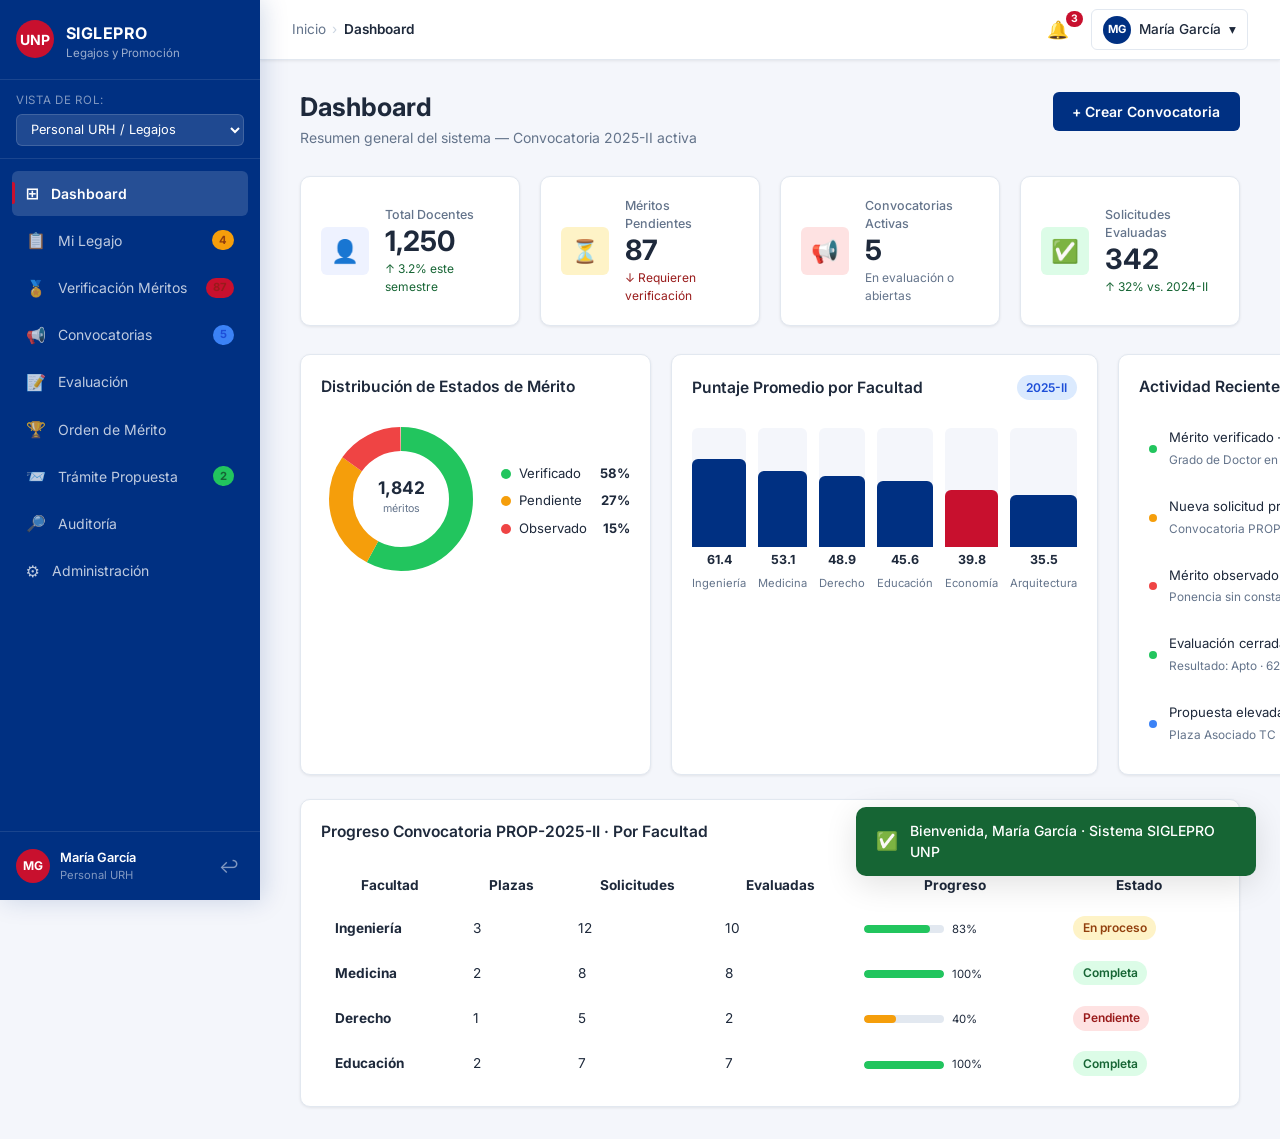
==== interfaces/index.html @ bedfb9c7 "Primer commit: Análisis y diseño de sistema SIGLEPRO UNP v2.0 con interfaces" ====
<!DOCTYPE html>
<html lang="es">
<head>
  <meta charset="UTF-8" />
  <meta name="viewport" content="width=device-width, initial-scale=1.0" />
  <title>SIGLEPRO · Sistema de Gestión de Legajos y Promoción Docente — UNP</title>
  <meta name="description" content="Sistema digital para gestionar el legajo y la promoción de docentes ordinarios de la Universidad Nacional de Piura." />
  <link rel="preconnect" href="https://fonts.googleapis.com" />
  <link href="https://fonts.googleapis.com/css2?family=Inter:wght@300;400;500;600;700&display=swap" rel="stylesheet" />
  <link rel="stylesheet" href="styles.css" />
</head>
<body>
  <!-- Toast Container -->
  <div id="toast-container" aria-live="polite"></div>

  <!-- Layout Wrapper -->
  <div class="layout" id="app-layout">

    <!-- SIDEBAR -->
    <aside class="sidebar" id="sidebar">
      <div class="sidebar-brand">
        <div class="brand-logo">
          <svg width="38" height="38" viewBox="0 0 38 38" fill="none">
            <circle cx="19" cy="19" r="19" fill="#C8102E"/>
            <text x="50%" y="55%" text-anchor="middle" dominant-baseline="middle" fill="white" font-size="14" font-weight="700" font-family="Inter">UNP</text>
          </svg>
        </div>
        <div class="brand-text">
          <span class="brand-title">SIGLEPRO</span>
          <span class="brand-sub">Legajos y Promoción</span>
        </div>
      </div>

      <!-- Role selector -->
      <div class="role-selector" id="role-selector">
        <label class="role-label">Vista de rol:</label>
        <select id="role-select" onchange="changeRole(this.value)">
          <option value="docente">Docente Ordinario</option>
          <option value="urh" selected>Personal URH / Legajos</option>
          <option value="comision">Comisión Evaluadora</option>
          <option value="decanato">Decanato / Consejo</option>
          <option value="admin">Administrador</option>
        </select>
      </div>

      <nav class="sidebar-nav" id="sidebar-nav">
        <ul>
          <li class="nav-item active" onclick="navigate('dashboard')" id="nav-dashboard">
            <span class="nav-icon">⊞</span>
            <span class="nav-text">Dashboard</span>
          </li>
          <li class="nav-item" onclick="navigate('legajo')" id="nav-legajo">
            <span class="nav-icon">📋</span>
            <span class="nav-text">Mi Legajo</span>
            <span class="nav-badge badge-yellow" id="badge-legajo">4</span>
          </li>
          <li class="nav-item" onclick="navigate('meritos')" id="nav-meritos">
            <span class="nav-icon">🏅</span>
            <span class="nav-text">Verificación Méritos</span>
            <span class="nav-badge badge-red" id="badge-meritos">87</span>
          </li>
          <li class="nav-item" onclick="navigate('convocatorias')" id="nav-convocatorias">
            <span class="nav-icon">📢</span>
            <span class="nav-text">Convocatorias</span>
            <span class="nav-badge badge-blue" id="badge-conv">5</span>
          </li>
          <li class="nav-item" onclick="navigate('evaluacion')" id="nav-evaluacion">
            <span class="nav-icon">📝</span>
            <span class="nav-text">Evaluación</span>
          </li>
          <li class="nav-item" onclick="navigate('orden')" id="nav-orden">
            <span class="nav-icon">🏆</span>
            <span class="nav-text">Orden de Mérito</span>
          </li>
          <li class="nav-item" onclick="navigate('propuesta')" id="nav-propuesta">
            <span class="nav-icon">📨</span>
            <span class="nav-text">Trámite Propuesta</span>
            <span class="nav-badge badge-green" id="badge-prop">2</span>
          </li>
          <li class="nav-item" onclick="navigate('auditoria')" id="nav-auditoria">
            <span class="nav-icon">🔎</span>
            <span class="nav-text">Auditoría</span>
          </li>
          <li class="nav-item" onclick="navigate('admin')" id="nav-admin">
            <span class="nav-icon">⚙</span>
            <span class="nav-text">Administración</span>
          </li>
        </ul>
      </nav>

      <div class="sidebar-footer">
        <div class="user-info">
          <div class="user-avatar">MG</div>
          <div class="user-details">
            <span class="user-name">María García</span>
            <span class="user-role" id="sidebar-role-label">Personal URH</span>
          </div>
        </div>
        <button class="btn-logout" onclick="showToast('Sesión cerrada correctamente', 'info')">↩</button>
      </div>
    </aside>

    <!-- MAIN CONTENT -->
    <div class="main-wrapper">
      <!-- TOP NAV -->
      <header class="topnav">
        <button class="sidebar-toggle" onclick="toggleSidebar()" aria-label="Toggle sidebar">☰</button>
        <div class="breadcrumb" id="breadcrumb">
          <span>Inicio</span>
          <span class="sep">›</span>
          <span class="current">Dashboard</span>
        </div>
        <div class="topnav-actions">
          <button class="btn-icon notif-btn" id="notif-btn" onclick="toggleNotifications()" aria-label="Notificaciones">
            🔔 <span class="notif-count" id="notif-count">3</span>
          </button>
          <div class="user-chip" onclick="showToast('Mi perfil (próximamente)', 'info')">
            <div class="user-avatar-sm">MG</div>
            <span>María García</span>
            <span>▾</span>
          </div>
        </div>

        <!-- Notification Dropdown -->
        <div class="notif-dropdown" id="notif-dropdown" style="display:none">
          <div class="notif-header">
            <strong>Notificaciones</strong>
            <button onclick="markAllRead()">Marcar leídas</button>
          </div>
          <div class="notif-list">
            <div class="notif-item unread">
              <span class="notif-icon" style="background:#FEF3C7">⚠️</span>
              <div>
                <p><strong>Mérito observado</strong> — Dr. Rodríguez</p>
                <small>Hace 10 min</small>
              </div>
            </div>
            <div class="notif-item unread">
              <span class="notif-icon" style="background:#DCFCE7">✅</span>
              <div>
                <p><strong>Solicitud presentada</strong> — Convocatoria 2025-II</p>
                <small>Hace 2 horas</small>
              </div>
            </div>
            <div class="notif-item unread">
              <span class="notif-icon" style="background:#DBEAFE">📢</span>
              <div>
                <p><strong>Nueva convocatoria abierta</strong> — PROP-2025-II</p>
                <small>Hace 1 día</small>
              </div>
            </div>
          </div>
        </div>
      </header>

      <!-- VIEWS -->
      <main class="content" id="main-content">

        <!-- ===== DASHBOARD ===== -->
        <section class="view active" id="view-dashboard">
          <div class="view-header">
            <div>
              <h1>Dashboard</h1>
              <p class="view-sub">Resumen general del sistema — Convocatoria 2025-II activa</p>
            </div>
            <button class="btn-primary" onclick="navigate('convocatorias'); showToast('Redirigiendo a convocatorias...','info')">+ Crear Convocatoria</button>
          </div>

          <!-- Stat Cards -->
          <div class="stat-grid">
            <div class="stat-card">
              <div class="stat-icon" style="background:#EEF2FF; color:#3730A3">👤</div>
              <div class="stat-info">
                <span class="stat-label">Total Docentes</span>
                <span class="stat-value">1,250</span>
                <span class="stat-change positive">↑ 3.2% este semestre</span>
              </div>
            </div>
            <div class="stat-card">
              <div class="stat-icon" style="background:#FEF3C7; color:#92400E">⏳</div>
              <div class="stat-info">
                <span class="stat-label">Méritos Pendientes</span>
                <span class="stat-value">87</span>
                <span class="stat-change negative">↓ Requieren verificación</span>
              </div>
            </div>
            <div class="stat-card">
              <div class="stat-icon" style="background:#FEE2E2; color:#991B1B">📢</div>
              <div class="stat-info">
                <span class="stat-label">Convocatorias Activas</span>
                <span class="stat-value">5</span>
                <span class="stat-change neutral">En evaluación o abiertas</span>
              </div>
            </div>
            <div class="stat-card">
              <div class="stat-icon" style="background:#DCFCE7; color:#166534">✅</div>
              <div class="stat-info">
                <span class="stat-label">Solicitudes Evaluadas</span>
                <span class="stat-value">342</span>
                <span class="stat-change positive">↑ 32% vs. 2024-II</span>
              </div>
            </div>
          </div>

          <!-- Charts Row -->
          <div class="charts-row">
            <div class="card chart-card">
              <div class="card-header">
                <h3>Distribución de Estados de Mérito</h3>
              </div>
              <div class="donut-wrap">
                <div class="donut-chart" id="donut-chart">
                  <svg viewBox="0 0 120 120" width="160" height="160">
                    <!-- Verificado 58% -->
                    <circle cx="60" cy="60" r="45" fill="none" stroke="#22C55E" stroke-width="18"
                      stroke-dasharray="163.4 119.5" stroke-dashoffset="0" transform="rotate(-90 60 60)"/>
                    <!-- Pendiente 27% -->
                    <circle cx="60" cy="60" r="45" fill="none" stroke="#F59E0B" stroke-width="18"
                      stroke-dasharray="76.1 206.8" stroke-dashoffset="-163.4" transform="rotate(-90 60 60)"/>
                    <!-- Observado 15% -->
                    <circle cx="60" cy="60" r="45" fill="none" stroke="#EF4444" stroke-width="18"
                      stroke-dasharray="42.4 240.5" stroke-dashoffset="-239.5" transform="rotate(-90 60 60)"/>
                    <text x="60" y="56" text-anchor="middle" font-size="13" font-weight="700" fill="#1E293B">1,842</text>
                    <text x="60" y="70" text-anchor="middle" font-size="8" fill="#64748B">méritos</text>
                  </svg>
                </div>
                <div class="donut-legend">
                  <div class="legend-item"><span class="dot" style="background:#22C55E"></span>Verificado<strong>58%</strong></div>
                  <div class="legend-item"><span class="dot" style="background:#F59E0B"></span>Pendiente<strong>27%</strong></div>
                  <div class="legend-item"><span class="dot" style="background:#EF4444"></span>Observado<strong>15%</strong></div>
                </div>
              </div>
            </div>

            <div class="card chart-card flex-2">
              <div class="card-header">
                <h3>Puntaje Promedio por Facultad</h3>
                <span class="badge badge-blue">2025-II</span>
              </div>
              <div class="bar-chart" id="bar-chart">
                <div class="bar-group">
                  <div class="bar-wrap"><div class="bar-fill" style="height:74%; background:#003082"></div></div>
                  <span class="bar-value">61.4</span>
                  <span class="bar-label">Ingeniería</span>
                </div>
                <div class="bar-group">
                  <div class="bar-wrap"><div class="bar-fill" style="height:64%; background:#003082"></div></div>
                  <span class="bar-value">53.1</span>
                  <span class="bar-label">Medicina</span>
                </div>
                <div class="bar-group">
                  <div class="bar-wrap"><div class="bar-fill" style="height:59%; background:#003082"></div></div>
                  <span class="bar-value">48.9</span>
                  <span class="bar-label">Derecho</span>
                </div>
                <div class="bar-group">
                  <div class="bar-wrap"><div class="bar-fill" style="height:55%; background:#003082"></div></div>
                  <span class="bar-value">45.6</span>
                  <span class="bar-label">Educación</span>
                </div>
                <div class="bar-group">
                  <div class="bar-wrap"><div class="bar-fill" style="height:48%; background:#C8102E"></div></div>
                  <span class="bar-value">39.8</span>
                  <span class="bar-label">Economía</span>
                </div>
                <div class="bar-group">
                  <div class="bar-wrap"><div class="bar-fill" style="height:43%; background:#003082"></div></div>
                  <span class="bar-value">35.5</span>
                  <span class="bar-label">Arquitectura</span>
                </div>
              </div>
            </div>

            <div class="card activity-card">
              <div class="card-header">
                <h3>Actividad Reciente</h3>
                <button class="btn-link" onclick="navigate('auditoria')">Ver todo →</button>
              </div>
              <ul class="activity-list">
                <li class="activity-item">
                  <span class="activity-dot verified"></span>
                  <div class="activity-body">
                    <p>Mérito verificado — <strong>Dr. Carlos Rodríguez</strong></p>
                    <small>Grado de Doctor en Ciencias, PUCP · Hace 15 min</small>
                  </div>
                  <span class="badge badge-green">Verificado</span>
                </li>
                <li class="activity-item">
                  <span class="activity-dot pending"></span>
                  <div class="activity-body">
                    <p>Nueva solicitud presentada — <strong>Mg. Laura Torres</strong></p>
                    <small>Convocatoria PROP-2025-II · Hace 1 hora</small>
                  </div>
                  <span class="badge badge-blue">Presentada</span>
                </li>
                <li class="activity-item">
                  <span class="activity-dot observed"></span>
                  <div class="activity-body">
                    <p>Mérito observado — <strong>Dr. José Quispe</strong></p>
                    <small>Ponencia sin constancia · Hace 2 horas</small>
                  </div>
                  <span class="badge badge-red">Observado</span>
                </li>
                <li class="activity-item">
                  <span class="activity-dot verified"></span>
                  <div class="activity-body">
                    <p>Evaluación cerrada — <strong>Mg. Ana Flores</strong></p>
                    <small>Resultado: Apto · 62.5 pts · Hace 3 horas</small>
                  </div>
                  <span class="badge badge-green">Apto</span>
                </li>
                <li class="activity-item">
                  <span class="activity-dot info"></span>
                  <div class="activity-body">
                    <p>Propuesta elevada a Facultad — <strong>Decanato Ingeniería</strong></p>
                    <small>Plaza Asociado TC · Hace 5 horas</small>
                  </div>
                  <span class="badge badge-purple">En Facultad</span>
                </li>
              </ul>
            </div>
          </div>

          <!-- Progress Overview -->
          <div class="card" style="margin-top:1.5rem">
            <div class="card-header">
              <h3>Progreso Convocatoria PROP-2025-II · Por Facultad</h3>
              <span class="badge badge-yellow">En Evaluación</span>
            </div>
            <div class="progress-table">
              <table>
                <thead>
                  <tr><th>Facultad</th><th>Plazas</th><th>Solicitudes</th><th>Evaluadas</th><th>Progreso</th><th>Estado</th></tr>
                </thead>
                <tbody>
                  <tr>
                    <td><strong>Ingeniería</strong></td><td>3</td><td>12</td><td>10</td>
                    <td><div class="prog-bar"><div class="prog-fill" style="width:83%; background:#22C55E"></div></div><small>83%</small></td>
                    <td><span class="badge badge-yellow">En proceso</span></td>
                  </tr>
                  <tr>
                    <td><strong>Medicina</strong></td><td>2</td><td>8</td><td>8</td>
                    <td><div class="prog-bar"><div class="prog-fill" style="width:100%; background:#22C55E"></div></div><small>100%</small></td>
                    <td><span class="badge badge-green">Completa</span></td>
                  </tr>
                  <tr>
                    <td><strong>Derecho</strong></td><td>1</td><td>5</td><td>2</td>
                    <td><div class="prog-bar"><div class="prog-fill" style="width:40%; background:#F59E0B"></div></div><small>40%</small></td>
                    <td><span class="badge badge-red">Pendiente</span></td>
                  </tr>
                  <tr>
                    <td><strong>Educación</strong></td><td>2</td><td>7</td><td>7</td>
                    <td><div class="prog-bar"><div class="prog-fill" style="width:100%; background:#22C55E"></div></div><small>100%</small></td>
                    <td><span class="badge badge-green">Completa</span></td>
                  </tr>
                </tbody>
              </table>
            </div>
          </div>
        </section>

        <!-- ===== MI LEGAJO ===== -->
        <section class="view" id="view-legajo">
          <div class="view-header">
            <div>
              <h1>Mi Legajo</h1>
              <p class="view-sub">Dr. Carlos Enrique Rodríguez Valdivia · Docente Asociado TC · Ingeniería Civil</p>
            </div>
            <button class="btn-primary" onclick="openModal('modal-nuevo-merito')">+ Agregar Mérito</button>
          </div>

          <!-- Legajo summary strip -->
          <div class="legajo-strip">
            <div class="legajo-info-item">
              <span class="li-label">Categoría actual</span>
              <span class="li-value">Asociado Tiempo Completo</span>
            </div>
            <div class="legajo-info-item">
              <span class="li-label">Facultad / Depto.</span>
              <span class="li-value">Ing. Civil / Estructuras</span>
            </div>
            <div class="legajo-info-item">
              <span class="li-label">Años en categoría</span>
              <span class="li-value">7 años (desde 2019)</span>
            </div>
            <div class="legajo-info-item">
              <span class="li-label">Puntaje actual</span>
              <span class="li-value puntaje">62.5 / 100 pts</span>
            </div>
            <div class="legajo-info-item">
              <span class="li-label">Ratificación</span>
              <span class="badge badge-green">Vigente 2025</span>
            </div>
          </div>

          <!-- Tabs -->
          <div class="tab-bar">
            <button class="tab active" onclick="switchTab('tab-meritos-list', this)">Méritos y Evidencias</button>
            <button class="tab" onclick="switchTab('tab-trayectoria', this)">Trayectoria Laboral</button>
            <button class="tab" onclick="switchTab('tab-solicitudes', this)">Mis Solicitudes</button>
          </div>

          <div class="tab-content" id="tab-meritos-list">
            <div class="filter-row">
              <input type="text" class="input-search" placeholder="🔍 Buscar mérito..." />
              <select class="select-filter">
                <option>Todos los estados</option>
                <option>Verificado</option>
                <option>Pendiente</option>
                <option>Observado</option>
              </select>
              <select class="select-filter">
                <option>Todos los tipos</option>
                <option>Grado académico</option>
                <option>Investigación</option>
                <option>Ponencia</option>
                <option>Docencia</option>
              </select>
            </div>

            <div class="merit-cards">
              <div class="merit-card verified">
                <div class="merit-card-top">
                  <div class="merit-type-icon">🎓</div>
                  <div class="merit-info">
                    <strong>Doctor en Ciencias de la Ingeniería</strong>
                    <span>Pontificia Universidad Católica del Perú · 2018</span>
                  </div>
                  <span class="badge badge-green">Verificado</span>
                </div>
                <div class="merit-card-bottom">
                  <span class="merit-pts">Requisito habilitante</span>
                  <div class="merit-actions">
                    <button class="btn-sm btn-outline" onclick="showToast('Documento descargado correctamente','success')">📄 Ver PDF</button>
                    <button class="btn-sm btn-outline" onclick="showToast('Historial de revisión','info')">🕐 Historial</button>
                  </div>
                </div>
                <div class="verified-by">✓ Verificado por Lic. Ramírez — 14/03/2025</div>
              </div>

              <div class="merit-card pending">
                <div class="merit-card-top">
                  <div class="merit-type-icon">📰</div>
                  <div class="merit-info">
                    <strong>Artículo en revista Scopus Q2 — Análisis sísmico</strong>
                    <span>Journal of Structural Engineering · 2024</span>
                  </div>
                  <span class="badge badge-yellow">Pendiente</span>
                </div>
                <div class="merit-card-bottom">
                  <span class="merit-pts">Valor: 15 pts (máx. 20)</span>
                  <div class="merit-actions">
                    <button class="btn-sm btn-outline">📄 Ver PDF</button>
                    <button class="btn-sm btn-outline">🕐 Historial</button>
                  </div>
                </div>
                <div class="pending-note">⏳ Pendiente de verificación por personal de legajos</div>
              </div>

              <div class="merit-card observed">
                <div class="merit-card-top">
                  <div class="merit-type-icon">🎤</div>
                  <div class="merit-info">
                    <strong>Ponencia en Congreso Internacional de Ingeniería Civil — Lima</strong>
                    <span>CONIC 2023 · 15–17 nov 2023</span>
                  </div>
                  <span class="badge badge-red">Observado</span>
                </div>
                <div class="merit-card-bottom">
                  <span class="merit-pts">Valor: 5 pts (máx. 10)</span>
                  <div class="merit-actions">
                    <button class="btn-sm btn-primary" onclick="openModal('modal-corregir')">✏ Corregir</button>
                    <button class="btn-sm btn-outline">📄 Ver PDF</button>
                  </div>
                </div>
                <div class="observed-note">⚠ Observación: La constancia no indica "ponente" — ingrese certificado de participación como ponente</div>
              </div>

              <div class="merit-card verified">
                <div class="merit-card-top">
                  <div class="merit-type-icon">🏫</div>
                  <div class="merit-info">
                    <strong>Docencia universitaria — Resistencia de Materiales</strong>
                    <span>UNP — Semestres 2020-I al 2025-I (10 semestres)</span>
                  </div>
                  <span class="badge badge-green">Verificado</span>
                </div>
                <div class="merit-card-bottom">
                  <span class="merit-pts">Valor: 10 pts (máx. 20)</span>
                  <div class="merit-actions">
                    <button class="btn-sm btn-outline">📄 Ver PDF</button>
                    <button class="btn-sm btn-outline">🕐 Historial</button>
                  </div>
                </div>
                <div class="verified-by">✓ Verificado por Lic. Castro — 20/08/2025</div>
              </div>
            </div>
          </div>

          <div class="tab-content hidden" id="tab-trayectoria">
            <div class="timeline-list">
              <div class="timeline-item">
                <div class="tl-dot active"></div>
                <div class="tl-body">
                  <strong>Docente Asociado TC — UNP, Depto. Estructuras</strong>
                  <span class="tl-date">2019 — presente</span>
                  <p>Contrato vigente. Constancia emitida por URH el 10/01/2025.</p>
                  <span class="badge badge-green">Activo</span>
                </div>
              </div>
              <div class="timeline-item">
                <div class="tl-dot"></div>
                <div class="tl-body">
                  <strong>Docente Auxiliar TC — UNP, Depto. Estructuras</strong>
                  <span class="tl-date">2015 — 2019</span>
                  <p>4 años como Auxiliar. Resolución de nombramiento N.º 432-2015.</p>
                  <span class="badge badge-green">Verificado</span>
                </div>
              </div>
              <div class="timeline-item">
                <div class="tl-dot"></div>
                <div class="tl-body">
                  <strong>Docente contratado — UDEP, Depto. Ingeniería</strong>
                  <span class="tl-date">2013 — 2015</span>
                  <p>Cargo simultáneo permitido. Constancia laboral adjunta.</p>
                  <span class="badge badge-green">Verificado</span>
                </div>
              </div>
            </div>
          </div>

          <div class="tab-content hidden" id="tab-solicitudes">
            <div class="solicitudes-list">
              <div class="solicitud-card active-sol">
                <div class="sol-header">
                  <div>
                    <strong>Solicitud PROP-2025-II-042</strong>
                    <span class="badge badge-blue" style="margin-left:.5rem">Presentada</span>
                  </div>
                  <small>Presentada el 12/09/2025</small>
                </div>
                <div class="sol-body">
                  <div class="sol-info-row">
                    <span><b>Convocatoria:</b> PROP-2025-II</span>
                    <span><b>Plaza:</b> Principal TC — Depto. Estructuras</span>
                    <span><b>Categoría destino:</b> Principal Tiempo Completo</span>
                  </div>
                  <div class="sol-info-row">
                    <span><b>Puntaje calculado:</b> 62.5 / 100</span>
                    <span><b>Requisitos:</b> <span class="badge badge-green">Cumplidos</span></span>
                  </div>
                </div>
                <div class="sol-footer">
                  <button class="btn-sm btn-outline" onclick="navigate('evaluacion')">Ver evaluación →</button>
                </div>
              </div>
            </div>
          </div>
        </section>

        <!-- ===== VERIFICACIÓN MÉRITOS ===== -->
        <section class="view" id="view-meritos">
          <div class="view-header">
            <div>
              <h1>Verificación de Méritos</h1>
              <p class="view-sub">Cola de méritos pendientes de revisión — Personal URH/Legajos</p>
            </div>
            <div class="header-actions">
              <span class="badge badge-red" style="font-size:.95rem; padding:.4rem .8rem">87 pendientes</span>
            </div>
          </div>

          <div class="filter-row">
            <input type="text" class="input-search" placeholder="🔍 Buscar docente o mérito..." />
            <select class="select-filter">
              <option>Todas las facultades</option>
              <option>Ingeniería</option>
              <option>Medicina</option>
              <option>Derecho</option>
              <option>Educación</option>
            </select>
            <select class="select-filter">
              <option>Todos los tipos</option>
              <option>Grado académico</option>
              <option>Investigación</option>
              <option>Ponencia</option>
            </select>
            <button class="btn-primary" style="margin-left:auto">Exportar lista</button>
          </div>

          <div class="card">
            <table class="data-table">
              <thead>
                <tr>
                  <th>Docente</th>
                  <th>Facultad</th>
                  <th>Tipo de Mérito</th>
                  <th>Descripción</th>
                  <th>Fecha subida</th>
                  <th>Estado</th>
                  <th>Acciones</th>
                </tr>
              </thead>
              <tbody>
                <tr>
                  <td><div class="docente-cell"><div class="avatar-sm">JQ</div><div><strong>Dr. José Quispe</strong><br><small>Asociado TC</small></div></div></td>
                  <td>Derecho</td>
                  <td>Ponencia</td>
                  <td>Ponencia en Congreso Nacional — Lima 2024</td>
                  <td>10/10/2026</td>
                  <td><span class="badge badge-yellow">Pendiente</span></td>
                  <td>
                    <button class="btn-sm btn-primary" onclick="openVerifModal()">Revisar</button>
                    <button class="btn-sm btn-outline" onclick="showToast('PDF abierto','info')">📄</button>
                  </td>
                </tr>
                <tr>
                  <td><div class="docente-cell"><div class="avatar-sm">LT</div><div><strong>Mg. Laura Torres</strong><br><small>Auxiliar TC</small></div></div></td>
                  <td>Medicina</td>
                  <td>Investigación</td>
                  <td>Artículo Q1 — Salud pública, vacunación 2023</td>
                  <td>09/10/2026</td>
                  <td><span class="badge badge-yellow">Pendiente</span></td>
                  <td>
                    <button class="btn-sm btn-primary" onclick="openVerifModal()">Revisar</button>
                    <button class="btn-sm btn-outline">📄</button>
                  </td>
                </tr>
                <tr>
                  <td><div class="docente-cell"><div class="avatar-sm">MR</div><div><strong>Dr. Marco Reyes</strong><br><small>Asociado TP</small></div></div></td>
                  <td>Educación</td>
                  <td>Grado académico</td>
                  <td>Doctor en Educación — UNMSM 2022</td>
                  <td>08/10/2026</td>
                  <td><span class="badge badge-red">Observado</span></td>
                  <td>
                    <button class="btn-sm btn-outline" onclick="showToast('Observación registrada: el grado debe estar legalizado','warning')">Ver obs.</button>
                    <button class="btn-sm btn-outline">📄</button>
                  </td>
                </tr>
                <tr>
                  <td><div class="docente-cell"><div class="avatar-sm">AF</div><div><strong>Mg. Ana Flores</strong><br><small>Auxiliar TC</small></div></div></td>
                  <td>Ingeniería</td>
                  <td>Investigación</td>
                  <td>Libro publicado — Métodos numéricos aplicados</td>
                  <td>07/10/2026</td>
                  <td><span class="badge badge-yellow">Pendiente</span></td>
                  <td>
                    <button class="btn-sm btn-primary" onclick="openVerifModal()">Revisar</button>
                    <button class="btn-sm btn-outline">📄</button>
                  </td>
                </tr>
              </tbody>
            </table>
          </div>
        </section>

        <!-- ===== CONVOCATORIAS ===== -->
        <section class="view" id="view-convocatorias">
          <div class="view-header">
            <div>
              <h1>Convocatorias de Promoción</h1>
              <p class="view-sub">Gestión de convocatorias, rúbricas y plazas</p>
            </div>
            <button class="btn-primary" onclick="openModal('modal-nueva-conv')">+ Nueva Convocatoria</button>
          </div>

          <div class="conv-grid">
            <div class="conv-card conv-active">
              <div class="conv-card-header">
                <div>
                  <strong class="conv-code">PROP-2025-II</strong>
                  <span class="badge badge-yellow" style="margin-left:.5rem">En Evaluación</span>
                </div>
                <div class="conv-dots">⋮</div>
              </div>
              <h4>Promoción Docente 2025 — Semestre II</h4>
              <div class="conv-meta">
                <span>📅 Recepción: 01/08/2025 — 15/09/2025</span>
                <span>🏅 Rúbrica: RUBR-2025-V2 <em>(aprobada)</em></span>
                <span>📍 Plazas: 8 | Solicitudes: 32</span>
              </div>
              <div class="conv-progress">
                <div class="prog-bar large"><div class="prog-fill" style="width:72%; background:#003082"></div></div>
                <small>23/32 solicitudes evaluadas (72%)</small>
              </div>
              <div class="conv-actions">
                <button class="btn-sm btn-outline" onclick="navigate('evaluacion'); showToast('Cargando evaluaciones...','info')">Ver expedientes</button>
                <button class="btn-sm btn-outline" onclick="navigate('orden')">Orden de mérito</button>
                <button class="btn-sm btn-danger" onclick="showToast('⚠ No se puede cerrar: existen 2 solicitudes observadas','warning')">Cerrar recepción</button>
              </div>
            </div>

            <div class="conv-card">
              <div class="conv-card-header">
                <div>
                  <strong class="conv-code">PROP-2025-I</strong>
                  <span class="badge badge-green" style="margin-left:.5rem">Cerrada</span>
                </div>
              </div>
              <h4>Promoción Docente 2025 — Semestre I</h4>
              <div class="conv-meta">
                <span>📅 Recepción: 01/02/2025 — 15/03/2025</span>
                <span>🏅 Rúbrica: RUBR-2025-V1</span>
                <span>📍 Plazas: 5 | Solicitudes: 18</span>
              </div>
              <div class="conv-actions">
                <button class="btn-sm btn-outline" onclick="showToast('Abriendo informe final...','info')">Ver informe final</button>
                <button class="btn-sm btn-outline">Descargar actas</button>
              </div>
            </div>

            <div class="conv-card conv-open">
              <div class="conv-card-header">
                <div>
                  <strong class="conv-code">PROP-2026-I</strong>
                  <span class="badge badge-blue" style="margin-left:.5rem">Abierta</span>
                </div>
              </div>
              <h4>Promoción Docente 2026 — Semestre I</h4>
              <div class="conv-meta">
                <span>📅 Recepción: 01/02/2026 — 15/03/2026</span>
                <span>🏅 Rúbrica: RUBR-2026-V1 <em>(borrador)</em></span>
                <span>📍 Plazas: 6 definidas</span>
              </div>
              <div class="conv-actions">
                <button class="btn-sm btn-primary">Editar convocatoria</button>
                <button class="btn-sm btn-outline">Gestionar plazas</button>
              </div>
            </div>
          </div>
        </section>

        <!-- ===== EVALUACIÓN ===== -->
        <section class="view" id="view-evaluacion">
          <div class="view-header">
            <div>
              <h1>Evaluación de Expediente</h1>
              <p class="view-sub">Mg. Ana Flores Mendoza · PROP-2025-II · Plaza: Asociado TC — Depto. Estructuras</p>
            </div>
            <div class="header-actions">
              <button class="btn-outline" onclick="navigate('orden')">← Volver a lista</button>
              <button class="btn-primary" onclick="cerrarEvaluacion()">✓ Cerrar Evaluación</button>
            </div>
          </div>

          <!-- Split screen -->
          <div class="eval-split">
            <!-- Left: Document viewer -->
            <div class="eval-doc-panel">
              <div class="eval-doc-header">
                <strong>Expediente — Documentos</strong>
                <div class="doc-tabs">
                  <button class="doc-tab active" onclick="switchDocTab(this, 'Ficha del docente')">Ficha</button>
                  <button class="doc-tab" onclick="switchDocTab(this, 'Doctor PUCP 2018')">Grado</button>
                  <button class="doc-tab" onclick="switchDocTab(this, 'Art. Scopus 2024')">Inv.</button>
                  <button class="doc-tab" onclick="switchDocTab(this, 'Constancia laboral')">Laboral</button>
                </div>
              </div>
              <div class="pdf-viewer">
                <div class="pdf-placeholder">
                  <span class="pdf-icon">📄</span>
                  <h4 id="pdf-title">Ficha del docente</h4>
                  <div class="pdf-content-sim">
                    <div class="pdf-field"><span>Nombre completo:</span><strong>Ana María Flores Mendoza</strong></div>
                    <div class="pdf-field"><span>DNI:</span><strong>45678901</strong></div>
                    <div class="pdf-field"><span>Categoría:</span><strong>Auxiliar TC</strong></div>
                    <div class="pdf-field"><span>Facultad:</span><strong>Ingeniería Civil</strong></div>
                    <div class="pdf-field"><span>Depto.:</span><strong>Estructuras</strong></div>
                    <div class="pdf-field"><span>Desde (categoría):</span><strong>2019-03-15</strong></div>
                    <div class="pdf-field"><span>Ratificación vigente:</span><strong>Sí — 2025</strong></div>
                    <div class="pdf-field"><span>SHA-256 doc:</span><small style="word-break:break-all">a3f8c1e9b2d7f4a0c5e8b1d6f9a2c4e7b0d3f6a9c1e4b7d0f3a6c9e2b5d8f1</small></div>
                  </div>
                </div>
              </div>
            </div>

            <!-- Right: Evaluation rubric -->
            <div class="eval-rubric-panel">
              <div class="rubric-header">
                <strong>Rúbrica RUBR-2025-V2 — Evaluación en curso</strong>
                <span class="badge badge-blue">Borrador (no guardado)</span>
              </div>

              <!-- Requirements check -->
              <div class="req-section">
                <h4>Requisitos (Art. 19 Reglamento UNP 2016)</h4>
                <div class="req-list">
                  <div class="req-item ok">
                    <span class="req-check">✓</span>
                    <span>Categoría inmediata superior (Asociado TC)</span>
                  </div>
                  <div class="req-item ok">
                    <span class="req-check">✓</span>
                    <span>Grado de Doctor <em>(Doctor en Ing. Civil — PUCP)</em></span>
                  </div>
                  <div class="req-item ok">
                    <span class="req-check">✓</span>
                    <span>Mínimo 7 años en categoría actual <em>(7 años, desde 2019)</em></span>
                  </div>
                  <div class="req-item ok">
                    <span class="req-check">✓</span>
                    <span>Investigación acreditada <em>(2 artículos verificados)</em></span>
                  </div>
                  <div class="req-item ok">
                    <span class="req-check">✓</span>
                    <span>Ratificación previa vigente <em>(2025)</em></span>
                  </div>
                </div>
              </div>

              <!-- Score breakdown -->
              <div class="score-section">
                <h4>Desglose de Puntaje</h4>
                <table class="rubric-table">
                  <thead>
                    <tr><th>Criterio</th><th>Pts.</th><th>Tope</th><th>Fuente</th></tr>
                  </thead>
                  <tbody>
                    <tr>
                      <td>Grado de Doctor</td>
                      <td class="pts-input"><input type="number" value="15" min="0" max="15" id="pts-grado" oninput="recalcPuntaje()" /></td>
                      <td>15</td>
                      <td>Art. 20.a</td>
                    </tr>
                    <tr>
                      <td>Investigación (artículos)</td>
                      <td class="pts-input"><input type="number" value="20" min="0" max="20" id="pts-inv" oninput="recalcPuntaje()" /></td>
                      <td>20</td>
                      <td>Art. 20.b</td>
                    </tr>
                    <tr>
                      <td>Docencia universitaria</td>
                      <td class="pts-input"><input type="number" value="10" min="0" max="20" id="pts-doc" oninput="recalcPuntaje()" /></td>
                      <td>20</td>
                      <td>Art. 20.c</td>
                    </tr>
                    <tr>
                      <td>Ponencias acreditadas</td>
                      <td class="pts-input"><input type="number" value="7" min="0" max="10" id="pts-pon" oninput="recalcPuntaje()" /></td>
                      <td>10</td>
                      <td>Art. 20.d</td>
                    </tr>
                    <tr>
                      <td>Gestión y extensión</td>
                      <td class="pts-input"><input type="number" value="5" min="0" max="10" id="pts-ext" oninput="recalcPuntaje()" /></td>
                      <td>10</td>
                      <td>Art. 20.e</td>
                    </tr>
                    <tr>
                      <td>Capacitación docente</td>
                      <td class="pts-input"><input type="number" value="5.5" min="0" max="15" id="pts-cap" step="0.5" oninput="recalcPuntaje()" /></td>
                      <td>15</td>
                      <td>Art. 20.f</td>
                    </tr>
                  </tbody>
                </table>

                <div class="score-total" id="score-total">
                  <span>Total calculado:</span>
                  <strong id="score-value">62.5</strong>
                  <span>/ 100 pts</span>
                  <span class="badge badge-green" id="score-badge">≥ 55 — APTO</span>
                </div>

                <!-- Plaza -->
                <div class="plaza-check">
                  <h4>Plaza vacante</h4>
                  <div class="req-item ok">
                    <span class="req-check">✓</span>
                    <span>Asociado TC — Depto. Estructuras — <strong>Disponible</strong> (1/1 libre)</span>
                  </div>
                </div>

                <!-- Resultado preview -->
                <div class="resultado-preview apto">
                  <span class="res-label">Resultado del sistema:</span>
                  <span class="res-value">APTO PARA PROPUESTA</span>
                  <small>Todos los requisitos cumplidos · Puntaje ≥ 55 · Plaza disponible</small>
                </div>

                <!-- Fundamento -->
                <div class="fundamento-section">
                  <label><strong>Fundamento de la comisión (obligatorio al cerrar):</strong></label>
                  <textarea id="fundamento" rows="4" placeholder="Indique el razonamiento de la comisión evaluadora para este resultado..."></textarea>
                </div>

                <div class="eval-footer-actions">
                  <button class="btn-outline" onclick="showToast('Vista previa guardada como borrador','info')">Guardar borrador</button>
                  <button class="btn-primary" onclick="cerrarEvaluacion()">🔒 Cerrar evaluación</button>
                </div>
              </div>
            </div>
          </div>
        </section>

        <!-- ===== ORDEN DE MÉRITO ===== -->
        <section class="view" id="view-orden">
          <div class="view-header">
            <div>
              <h1>Orden de Mérito</h1>
              <p class="view-sub">Convocatoria PROP-2025-II — Por plaza y facultad</p>
            </div>
            <div class="header-actions">
              <select class="select-filter">
                <option>PROP-2025-II</option>
                <option>PROP-2025-I</option>
              </select>
              <select class="select-filter">
                <option>Todas las plazas</option>
                <option>Asociado TC — Estructuras</option>
                <option>Principal TC — Medicina</option>
              </select>
              <button class="btn-outline" onclick="showToast('Exportando orden de mérito...','success')">📥 Exportar</button>
            </div>
          </div>

          <div class="card">
            <div class="orden-header">
              <h3>Plaza: Asociado TC — Depto. Estructuras · Ingeniería Civil</h3>
              <span class="badge badge-yellow">⚠ Preliminar — recepción no cerrada aún</span>
            </div>
            <table class="data-table ranking-table">
              <thead>
                <tr>
                  <th>Puesto</th>
                  <th>Docente</th>
                  <th>Categoría actual</th>
                  <th>Puntaje</th>
                  <th>Requisitos</th>
                  <th>Plaza</th>
                  <th>Resultado</th>
                  <th>Acciones</th>
                </tr>
              </thead>
              <tbody>
                <tr class="rank-1">
                  <td><div class="rank-badge rank-gold">🥇 1</div></td>
                  <td><div class="docente-cell"><div class="avatar-sm">AF</div><div><strong>Mg. Ana Flores Mendoza</strong><br><small>Auxiliar TC</small></div></div></td>
                  <td>Auxiliar TC</td>
                  <td><strong class="pts-display">62.5</strong></td>
                  <td><span class="badge badge-green">Cumplidos</span></td>
                  <td><span class="badge badge-green">Disponible</span></td>
                  <td><span class="badge badge-green">APTO</span></td>
                  <td><button class="btn-sm btn-primary" onclick="navigate('propuesta'); showToast('Preparando propuesta...','info')">Proponer</button></td>
                </tr>
                <tr>
                  <td><div class="rank-badge rank-silver">🥈 2</div></td>
                  <td><div class="docente-cell"><div class="avatar-sm">CR</div><div><strong>Dr. Carlos Rodríguez</strong><br><small>Auxiliar TC</small></div></div></td>
                  <td>Auxiliar TC</td>
                  <td><strong class="pts-display">58.0</strong></td>
                  <td><span class="badge badge-green">Cumplidos</span></td>
                  <td><span class="badge badge-red">Sin vacante</span></td>
                  <td><span class="badge badge-yellow">SIN VACANTE</span></td>
                  <td><button class="btn-sm btn-outline" onclick="navigate('evaluacion')">Ver eval.</button></td>
                </tr>
                <tr>
                  <td><div class="rank-badge rank-bronze">🥉 3</div></td>
                  <td><div class="docente-cell"><div class="avatar-sm">MT</div><div><strong>Mg. Mario Tello</strong><br><small>Auxiliar TP</small></div></div></td>
                  <td>Auxiliar TP</td>
                  <td><strong class="pts-display">51.3</strong></td>
                  <td><span class="badge badge-red">No cumple</span></td>
                  <td>—</td>
                  <td><span class="badge badge-red">NO APTO</span></td>
                  <td><button class="btn-sm btn-outline" onclick="navigate('evaluacion')">Ver eval.</button></td>
                </tr>
              </tbody>
            </table>
          </div>

          <div class="card" style="margin-top:1.5rem">
            <div class="orden-header">
              <h3>Plaza: Principal TC — Depto. Medicina Interna</h3>
              <span class="badge badge-green">Completa — lista para propuesta</span>
            </div>
            <table class="data-table ranking-table">
              <thead>
                <tr><th>Puesto</th><th>Docente</th><th>Puntaje</th><th>Resultado</th><th>Acciones</th></tr>
              </thead>
              <tbody>
                <tr class="rank-1">
                  <td><div class="rank-badge rank-gold">🥇 1</div></td>
                  <td><div class="docente-cell"><div class="avatar-sm">LT</div><div><strong>Dr. Luis Torres Peralta</strong><br><small>Asociado TC</small></div></div></td>
                  <td><strong class="pts-display">78.5</strong></td>
                  <td><span class="badge badge-green">APTO</span></td>
                  <td><span class="badge badge-blue">Propuesta preparada</span></td>
                </tr>
              </tbody>
            </table>
          </div>
        </section>

        <!-- ===== TRÁMITE PROPUESTA ===== -->
        <section class="view" id="view-propuesta">
          <div class="view-header">
            <div>
              <h1>Trámite de Propuesta</h1>
              <p class="view-sub">Seguimiento del proceso por instancias universitarias</p>
            </div>
            <button class="btn-primary" onclick="openModal('modal-preparar-prop')">+ Preparar propuesta</button>
          </div>

          <!-- Propuesta card -->
          <div class="card propuesta-card">
            <div class="prop-top">
              <div>
                <h3>Propuesta PROP-2025-II-001</h3>
                <p>Mg. Ana Flores Mendoza → Plaza: Asociado TC, Depto. Estructuras</p>
                <p><small>Convocatoria PROP-2025-II · Puntaje: 62.5 pts · Puesto 1</small></p>
              </div>
              <span class="badge badge-purple" style="font-size:.95rem; padding:.4rem .9rem">En Facultad</span>
            </div>

            <!-- Progress timeline -->
            <div class="prop-timeline">
              <div class="prop-step done">
                <div class="prop-step-icon">✓</div>
                <div class="prop-step-body">
                  <strong>1. Decanato</strong>
                  <p>Propuesta preparada · Informe N.º 042-2025-DECANI</p>
                  <small>📅 12/10/2025 · Decano: Dr. Pedro Alva</small>
                </div>
              </div>
              <div class="prop-connector done-line"></div>
              <div class="prop-step active">
                <div class="prop-step-icon">→</div>
                <div class="prop-step-body">
                  <strong>2. Consejo de Facultad</strong>
                  <p>Recibida para revisión · Acuerdo pendiente</p>
                  <small>📅 Recibida 14/10/2026 · En sesión ordinaria</small>
                  <button class="btn-sm btn-primary" style="margin-top:.5rem" onclick="elevarPropuesta()">Elevar a Consejo Universitario →</button>
                </div>
              </div>
              <div class="prop-connector"></div>
              <div class="prop-step pending-step">
                <div class="prop-step-icon">○</div>
                <div class="prop-step-body">
                  <strong>3. Consejo Universitario</strong>
                  <p>Esperando elevación del Consejo de Facultad</p>
                  <small>Pendiente</small>
                </div>
              </div>
              <div class="prop-connector"></div>
              <div class="prop-step pending-step">
                <div class="prop-step-icon">○</div>
                <div class="prop-step-body">
                  <strong>4. Decisión Final</strong>
                  <p>Aprobado / Denegado por Consejo Universitario</p>
                  <small>Pendiente — decisión terminal</small>
                </div>
              </div>
            </div>

            <div class="prop-footer">
              <small>⚠ La aprobación de esta propuesta no cambia automáticamente la categoría del docente. Requiere resolución institucional oficial.</small>
            </div>
          </div>

          <!-- Segunda propuesta -->
          <div class="card propuesta-card" style="margin-top:1.5rem">
            <div class="prop-top">
              <div>
                <h3>Propuesta PROP-2025-I-003</h3>
                <p>Dr. Luis Torres Peralta → Plaza: Principal TC, Depto. Medicina Interna</p>
                <p><small>Convocatoria PROP-2025-I · Puntaje: 78.5 pts · Puesto 1</small></p>
              </div>
              <span class="badge badge-green" style="font-size:.95rem; padding:.4rem .9rem">✓ Aprobada</span>
            </div>

            <div class="prop-timeline">
              <div class="prop-step done"><div class="prop-step-icon">✓</div><div class="prop-step-body"><strong>1. Decanato</strong><small>📅 10/05/2025</small></div></div>
              <div class="prop-connector done-line"></div>
              <div class="prop-step done"><div class="prop-step-icon">✓</div><div class="prop-step-body"><strong>2. Consejo de Facultad</strong><small>📅 20/05/2025</small></div></div>
              <div class="prop-connector done-line"></div>
              <div class="prop-step done"><div class="prop-step-icon">✓</div><div class="prop-step-body"><strong>3. Consejo Universitario</strong><small>📅 05/06/2025</small></div></div>
              <div class="prop-connector done-line"></div>
              <div class="prop-step done"><div class="prop-step-icon">✓</div><div class="prop-step-body"><strong>4. Decisión Final</strong><p>APROBADA · Resolución N.º 255-CU-2025</p><small>📅 10/06/2025</small></div></div>
            </div>
            <div class="prop-footer ok"><small>✓ Propuesta aprobada. Resolución N.º 255-CU-2025 emitida el 10/06/2025.</small></div>
          </div>
        </section>

        <!-- ===== AUDITORÍA ===== -->
        <section class="view" id="view-auditoria">
          <div class="view-header">
            <div>
              <h1>Historial y Auditoría</h1>
              <p class="view-sub">Registro inmutable de todas las operaciones del sistema</p>
            </div>
            <button class="btn-outline" onclick="showToast('Exportando log de auditoría...','success')">📥 Exportar CSV</button>
          </div>

          <div class="filter-row">
            <input type="text" class="input-search" placeholder="🔍 Buscar por docente, acción o usuario..." />
            <select class="select-filter"><option>Todas las acciones</option><option>Verificar mérito</option><option>Observar mérito</option><option>Cerrar evaluación</option><option>Elevar propuesta</option></select>
            <input type="date" class="input-search" style="max-width:160px" value="2026-10-14" />
            <input type="date" class="input-search" style="max-width:160px" value="2026-10-15" />
          </div>

          <div class="card">
            <table class="data-table">
              <thead>
                <tr><th>#</th><th>Fecha / Hora</th><th>Usuario</th><th>Rol</th><th>Acción</th><th>Entidad</th><th>Antes → Después</th></tr>
              </thead>
              <tbody>
                <tr><td><small>#1042</small></td><td><small>15/10/2026 00:08:33</small></td><td>mgarcia</td><td>URH</td><td><span class="badge badge-green">verificar_merito</span></td><td>Mérito #338 — Dr. Rodríguez</td><td><span class="state-change">pendiente → verificado</span></td></tr>
                <tr><td><small>#1041</small></td><td><small>15/10/2026 00:05:12</small></td><td>jperez</td><td>Comisión</td><td><span class="badge badge-blue">cerrar_evaluacion</span></td><td>Solicitud #042 — Mg. Flores</td><td><span class="state-change">presentada → evaluada</span></td></tr>
                <tr><td><small>#1040</small></td><td><small>14/10/2026 23:52:01</small></td><td>aflores</td><td>Docente</td><td><span class="badge badge-yellow">subir_documento</span></td><td>Mérito #337 — ponencia CONIC</td><td><span class="state-change">— → pendiente</span></td></tr>
                <tr><td><small>#1039</small></td><td><small>14/10/2026 23:40:18</small></td><td>mgarcia</td><td>URH</td><td><span class="badge badge-red">observar_merito</span></td><td>Mérito #335 — Dr. Quispe</td><td><span class="state-change">pendiente → observado</span></td></tr>
                <tr><td><small>#1038</small></td><td><small>14/10/2026 22:15:44</small></td><td>palva</td><td>Decanato</td><td><span class="badge badge-purple">preparar_propuesta</span></td><td>Propuesta #001 — Mg. Flores</td><td><span class="state-change">— → en_decanato</span></td></tr>
              </tbody>
            </table>
          </div>
        </section>

        <!-- ===== ADMINISTRACIÓN ===== -->
        <section class="view" id="view-admin">
          <div class="view-header">
            <div>
              <h1>Administración del Sistema</h1>
              <p class="view-sub">Gestión de usuarios, roles y unidades autorizadas</p>
            </div>
            <button class="btn-primary" onclick="openModal('modal-nuevo-usuario')">+ Nuevo Usuario</button>
          </div>

          <div class="admin-grid">
            <div class="card">
              <div class="card-header"><h3>Usuarios del sistema</h3><span class="badge badge-blue">48 activos</span></div>
              <table class="data-table">
                <thead>
                  <tr><th>Usuario</th><th>Nombre</th><th>Rol</th><th>Unidad</th><th>Vigente hasta</th><th>Estado</th><th></th></tr>
                </thead>
                <tbody>
                  <tr>
                    <td><code>mgarcia</code></td>
                    <td>María García López</td>
                    <td><span class="badge badge-blue">URH/Legajos</span></td>
                    <td>Oficina URH Central</td>
                    <td>31/12/2026</td>
                    <td><span class="badge badge-green">Activo</span></td>
                    <td><button class="btn-sm btn-outline" onclick="showToast('Editando usuario mgarcia','info')">✏</button></td>
                  </tr>
                  <tr>
                    <td><code>jperez</code></td>
                    <td>Juan Pérez Silva</td>
                    <td><span class="badge badge-purple">Comisión</span></td>
                    <td>Fac. Ingeniería</td>
                    <td>30/11/2025</td>
                    <td><span class="badge badge-green">Activo</span></td>
                    <td><button class="btn-sm btn-outline">✏</button></td>
                  </tr>
                  <tr>
                    <td><code>palva</code></td>
                    <td>Pedro Alva Ruiz</td>
                    <td><span class="badge badge-yellow">Decanato</span></td>
                    <td>Fac. Ingeniería Civil</td>
                    <td>31/07/2026</td>
                    <td><span class="badge badge-green">Activo</span></td>
                    <td><button class="btn-sm btn-outline">✏</button></td>
                  </tr>
                  <tr>
                    <td><code>aflores</code></td>
                    <td>Ana Flores Mendoza</td>
                    <td><span class="badge badge-green">Docente</span></td>
                    <td>Depto. Estructuras</td>
                    <td>31/12/2030</td>
                    <td><span class="badge badge-green">Activo</span></td>
                    <td><button class="btn-sm btn-outline">✏</button></td>
                  </tr>
                </tbody>
              </table>
            </div>
          </div>
        </section>

      </main>
    </div>
  </div>

  <!-- ===== MODALS ===== -->
  <div class="modal-overlay" id="modal-overlay" onclick="closeAllModals()"></div>

  <!-- Modal: Nuevo Mérito -->
  <div class="modal" id="modal-nuevo-merito">
    <div class="modal-header">
      <h3>Agregar Nuevo Mérito</h3>
      <button class="modal-close" onclick="closeAllModals()">✕</button>
    </div>
    <div class="modal-body">
      <div class="form-group">
        <label>Tipo de mérito</label>
        <select class="input-search">
          <option>Grado académico</option>
          <option>Investigación / Publicación</option>
          <option>Ponencia</option>
          <option>Docencia universitaria</option>
          <option>Extensión / Gestión</option>
          <option>Capacitación</option>
        </select>
      </div>
      <div class="form-group">
        <label>Título / Descripción</label>
        <input type="text" class="input-search" placeholder="Ej: Doctor en Ingeniería Civil — PUCP" style="width:100%" />
      </div>
      <div class="form-row">
        <div class="form-group">
          <label>Institución</label>
          <input type="text" class="input-search" placeholder="Ej: Universidad Nacional Mayor de San Marcos" />
        </div>
        <div class="form-group">
          <label>Fecha</label>
          <input type="date" class="input-search" />
        </div>
      </div>
      <div class="form-group">
        <label>Documento de sustento (PDF, máx. 10 MB)</label>
        <div class="file-drop" onclick="showToast('Selecciona un archivo PDF','info')">
          <span>📄 Arrastra tu PDF aquí o haz clic para seleccionar</span>
          <small>Formatos aceptados: PDF · Tamaño máximo: 10 MB</small>
        </div>
      </div>
    </div>
    <div class="modal-footer">
      <button class="btn-outline" onclick="closeAllModals()">Cancelar</button>
      <button class="btn-primary" onclick="closeAllModals(); showToast('Mérito registrado correctamente. Estado: Pendiente de verificación','success')">Guardar mérito</button>
    </div>
  </div>

  <!-- Modal: Verificar mérito -->
  <div class="modal" id="modal-verificar">
    <div class="modal-header">
      <h3>Revisar Mérito</h3>
      <button class="modal-close" onclick="closeAllModals()">✕</button>
    </div>
    <div class="modal-body">
      <div class="verif-info">
        <p><strong>Docente:</strong> Dr. José Quispe Ramírez</p>
        <p><strong>Tipo:</strong> Ponencia</p>
        <p><strong>Descripción:</strong> Ponencia en Congreso Nacional de Derecho — Lima 2024</p>
        <p><strong>SHA-256:</strong> <small>b4d7f1a3c6e9b2d5f8a1c4e7b0d3f6a9c2e5b8d1f4a7c0e3b6d9f2a5c8e1b4d7</small></p>
      </div>
      <div class="pdf-mini-viewer">📄 Vista del documento (simulado) — haz zoom en el PDF para verificar que la constancia indique "ponente"</div>
      <div class="form-group" style="margin-top:1rem">
        <label><strong>Decisión de revisión:</strong></label>
        <div class="radio-group">
          <label><input type="radio" name="decision" value="verificar" checked /> ✓ Verificar — el documento es válido e íntegro</label>
          <label><input type="radio" name="decision" value="observar" /> ⚠ Observar — hay un problema con el documento</label>
        </div>
      </div>
      <div class="form-group" id="obs-text-group" style="display:none">
        <label>Observación (obligatoria):</label>
        <textarea rows="3" placeholder="Describe el problema encontrado..." class="input-search" style="width:100%"></textarea>
      </div>
    </div>
    <div class="modal-footer">
      <button class="btn-outline" onclick="closeAllModals()">Cancelar</button>
      <button class="btn-primary" onclick="closeAllModals(); showToast('Mérito verificado correctamente','success')">Confirmar revisión</button>
    </div>
  </div>

  <!-- Modal: Corregir mérito observado -->
  <div class="modal" id="modal-corregir">
    <div class="modal-header">
      <h3>Corregir Mérito Observado</h3>
      <button class="modal-close" onclick="closeAllModals()">✕</button>
    </div>
    <div class="modal-body">
      <div class="obs-alert">
        <strong>⚠ Observación recibida:</strong>
        <p>La constancia no indica "ponente". Ingrese el certificado de participación como ponente del congreso.</p>
      </div>
      <div class="form-group" style="margin-top:1rem">
        <label>Nuevo documento de sustento (reemplaza al anterior sin eliminarlo):</label>
        <div class="file-drop" onclick="showToast('Selecciona tu nuevo PDF','info')">
          <span>📄 Arrastra tu nuevo PDF aquí</span>
          <small>El documento anterior quedará en el historial</small>
        </div>
      </div>
      <div class="form-group">
        <label>Nota de corrección (opcional):</label>
        <textarea rows="2" class="input-search" style="width:100%" placeholder="Adjunto certificado oficial de participación como ponente..."></textarea>
      </div>
    </div>
    <div class="modal-footer">
      <button class="btn-outline" onclick="closeAllModals()">Cancelar</button>
      <button class="btn-primary" onclick="closeAllModals(); showToast('Corrección enviada. El mérito vuelve a estado Pendiente','success')">Enviar corrección</button>
    </div>
  </div>

  <!-- Modal: Nueva convocatoria -->
  <div class="modal modal-wide" id="modal-nueva-conv">
    <div class="modal-header">
      <h3>Nueva Convocatoria de Promoción</h3>
      <button class="modal-close" onclick="closeAllModals()">✕</button>
    </div>
    <div class="modal-body">
      <div class="form-row">
        <div class="form-group">
          <label>Código</label>
          <input type="text" class="input-search" placeholder="Ej: PROP-2026-I" />
        </div>
        <div class="form-group">
          <label>Nombre</label>
          <input type="text" class="input-search" placeholder="Promoción Docente 2026 — Sem. I" />
        </div>
      </div>
      <div class="form-row">
        <div class="form-group">
          <label>Inicio de recepción</label>
          <input type="date" class="input-search" />
        </div>
        <div class="form-group">
          <label>Fin de recepción</label>
          <input type="date" class="input-search" />
        </div>
      </div>
      <div class="form-group">
        <label>Rúbrica aprobada</label>
        <select class="input-search">
          <option>RUBR-2026-V1 (borrador)</option>
          <option>RUBR-2025-V2 (aprobada)</option>
        </select>
      </div>
      <div class="form-group">
        <label>Resolución de referencia</label>
        <input type="text" class="input-search" placeholder="Ej: Res. 255-CU-2026" />
      </div>
    </div>
    <div class="modal-footer">
      <button class="btn-outline" onclick="closeAllModals()">Cancelar</button>
      <button class="btn-primary" onclick="closeAllModals(); showToast('Convocatoria creada en estado Abierta','success')">Crear convocatoria</button>
    </div>
  </div>

  <!-- Modal: Nuevo usuario -->
  <div class="modal" id="modal-nuevo-usuario">
    <div class="modal-header">
      <h3>Nuevo Usuario</h3>
      <button class="modal-close" onclick="closeAllModals()">✕</button>
    </div>
    <div class="modal-body">
      <div class="form-group"><label>Nombre de usuario (institucional)</label><input type="text" class="input-search" placeholder="Ej: jperez" style="width:100%" /></div>
      <div class="form-group"><label>Nombre completo</label><input type="text" class="input-search" placeholder="Juan Pérez Silva" style="width:100%" /></div>
      <div class="form-group"><label>Correo institucional</label><input type="email" class="input-search" placeholder="jperez@unp.edu.pe" style="width:100%" /></div>
      <div class="form-row">
        <div class="form-group"><label>Rol</label>
          <select class="input-search"><option>Docente</option><option>URH/Legajos</option><option>Comisión</option><option>Decanato</option><option>Consejo Facultad</option><option>Consejo Universitario</option></select>
        </div>
        <div class="form-group"><label>Unidad / Facultad</label>
          <select class="input-search"><option>Ingeniería Civil</option><option>Medicina Humana</option><option>Derecho</option><option>Educación</option><option>URH Central</option></select>
        </div>
      </div>
      <div class="form-group"><label>Vigente hasta</label><input type="date" class="input-search" style="width:100%" /></div>
    </div>
    <div class="modal-footer">
      <button class="btn-outline" onclick="closeAllModals()">Cancelar</button>
      <button class="btn-primary" onclick="closeAllModals(); showToast('Usuario creado. El sistema no almacena contraseñas (OIDC institucional)','success')">Crear usuario</button>
    </div>
  </div>

  <script src="app.js"></script>
</body>
</html>
---- interfaces/styles.css ----
/* =========================================
   SIGLEPRO — UNP · Sistema de Gestión de
   Legajos y Promoción Docente
   Estilos principales — styles.css
   ========================================= */

/* --- Variables / Design Tokens --- */
:root {
  --clr-primary: #003082;       /* Azul UNP */
  --clr-primary-dark: #001f5e;
  --clr-primary-light: #e8edf7;
  --clr-accent: #C8102E;        /* Rojo UNP */
  --clr-accent-light: #fde8ec;

  --clr-bg: #F4F6FB;
  --clr-surface: #ffffff;
  --clr-border: #E2E8F0;
  --clr-border-strong: #CBD5E1;

  --clr-text: #1E293B;
  --clr-text-muted: #64748B;
  --clr-text-light: #94A3B8;

  --clr-green: #22C55E;
  --clr-green-bg: #DCFCE7;
  --clr-yellow: #F59E0B;
  --clr-yellow-bg: #FEF3C7;
  --clr-red: #EF4444;
  --clr-red-bg: #FEE2E2;
  --clr-blue: #3B82F6;
  --clr-blue-bg: #DBEAFE;
  --clr-purple: #8B5CF6;
  --clr-purple-bg: #EDE9FE;

  --sidebar-w: 260px;
  --topnav-h: 60px;
  --radius: 10px;
  --radius-sm: 6px;
  --shadow-sm: 0 1px 3px rgba(0,0,0,.08);
  --shadow: 0 4px 16px rgba(0,0,0,.08);
  --shadow-lg: 0 8px 32px rgba(0,0,0,.12);
  --transition: 0.2s ease;
}

/* --- Reset & Base --- */
*, *::before, *::after { box-sizing: border-box; margin: 0; padding: 0; }
html { scroll-behavior: smooth; }
body {
  font-family: 'Inter', system-ui, sans-serif;
  background: var(--clr-bg);
  color: var(--clr-text);
  font-size: 14px;
  line-height: 1.5;
}
input, select, textarea, button { font-family: inherit; }
button { cursor: pointer; border: none; background: none; }
a { color: inherit; text-decoration: none; }
table { border-collapse: collapse; width: 100%; }
ul { list-style: none; }

/* =========================================
   LAYOUT
   ========================================= */
.layout {
  display: flex;
  min-height: 100vh;
}
.main-wrapper {
  flex: 1;
  display: flex;
  flex-direction: column;
  margin-left: var(--sidebar-w);
  transition: margin-left var(--transition);
  min-width: 0;
}
.main-wrapper.sidebar-collapsed {
  margin-left: 0;
}
.content {
  flex: 1;
  padding: 2rem 2.5rem;
  overflow-x: hidden;
}

/* =========================================
   SIDEBAR
   ========================================= */
.sidebar {
  width: var(--sidebar-w);
  background: var(--clr-primary);
  display: flex;
  flex-direction: column;
  position: fixed;
  left: 0; top: 0; bottom: 0;
  z-index: 100;
  transition: transform var(--transition);
  box-shadow: 3px 0 24px rgba(0,48,130,.18);
}
.sidebar.collapsed { transform: translateX(-100%); }

/* Brand */
.sidebar-brand {
  display: flex;
  align-items: center;
  gap: .75rem;
  padding: 1.25rem 1rem 1rem;
  border-bottom: 1px solid rgba(255,255,255,.1);
}
.brand-logo { flex-shrink: 0; }
.brand-text { display: flex; flex-direction: column; }
.brand-title {
  font-size: 1rem;
  font-weight: 700;
  color: #fff;
  letter-spacing: .03em;
}
.brand-sub {
  font-size: .72rem;
  color: rgba(255,255,255,.6);
}

/* Role selector */
.role-selector {
  padding: .75rem 1rem;
  border-bottom: 1px solid rgba(255,255,255,.1);
}
.role-label {
  display: block;
  font-size: .72rem;
  color: rgba(255,255,255,.5);
  margin-bottom: .3rem;
  text-transform: uppercase;
  letter-spacing: .06em;
}
.role-selector select {
  width: 100%;
  background: rgba(255,255,255,.12);
  border: 1px solid rgba(255,255,255,.15);
  color: #fff;
  border-radius: var(--radius-sm);
  padding: .4rem .6rem;
  font-size: .8rem;
  cursor: pointer;
}
.role-selector select option { background: var(--clr-primary); }

/* Nav */
.sidebar-nav { flex: 1; padding: .75rem 0; overflow-y: auto; }
.sidebar-nav ul { display: flex; flex-direction: column; gap: .15rem; padding: 0 .75rem; }
.nav-item {
  display: flex;
  align-items: center;
  gap: .75rem;
  padding: .65rem .85rem;
  border-radius: var(--radius-sm);
  color: rgba(255,255,255,.75);
  cursor: pointer;
  transition: background var(--transition), color var(--transition);
  position: relative;
  font-size: .875rem;
}
.nav-item:hover { background: rgba(255,255,255,.1); color: #fff; }
.nav-item.active { background: rgba(255,255,255,.15); color: #fff; font-weight: 600; }
.nav-item.active::before {
  content: '';
  position: absolute;
  left: 0; top: 25%; bottom: 25%;
  width: 3px;
  background: var(--clr-accent);
  border-radius: 0 2px 2px 0;
}
.nav-icon { font-size: 1rem; flex-shrink: 0; }
.nav-text { flex: 1; }
.nav-badge {
  font-size: .7rem;
  font-weight: 700;
  padding: .1rem .45rem;
  border-radius: 99px;
  color: #fff;
}
.badge-yellow.nav-badge { background: var(--clr-yellow); }
.badge-red.nav-badge    { background: var(--clr-accent); }
.badge-blue.nav-badge   { background: var(--clr-blue); }
.badge-green.nav-badge  { background: var(--clr-green); }

/* Footer */
.sidebar-footer {
  display: flex;
  align-items: center;
  gap: .5rem;
  padding: 1rem;
  border-top: 1px solid rgba(255,255,255,.1);
}
.user-info { display: flex; align-items: center; gap: .6rem; flex: 1; min-width: 0; }
.user-avatar {
  width: 34px; height: 34px;
  border-radius: 50%;
  background: var(--clr-accent);
  color: #fff;
  font-size: .75rem;
  font-weight: 700;
  display: flex; align-items: center; justify-content: center;
  flex-shrink: 0;
}
.user-details { display: flex; flex-direction: column; min-width: 0; }
.user-name { font-size: .8rem; color: #fff; font-weight: 600; white-space: nowrap; overflow: hidden; text-overflow: ellipsis; }
.user-role { font-size: .7rem; color: rgba(255,255,255,.5); }
.btn-logout { color: rgba(255,255,255,.5); font-size: 1.1rem; padding: .3rem; border-radius: var(--radius-sm); transition: color var(--transition); }
.btn-logout:hover { color: #fff; }

/* =========================================
   TOP NAV
   ========================================= */
.topnav {
  height: var(--topnav-h);
  background: var(--clr-surface);
  border-bottom: 1px solid var(--clr-border);
  display: flex;
  align-items: center;
  gap: 1rem;
  padding: 0 2rem;
  position: sticky;
  top: 0;
  z-index: 50;
  box-shadow: var(--shadow-sm);
}
.sidebar-toggle {
  font-size: 1.2rem;
  color: var(--clr-text-muted);
  padding: .3rem .5rem;
  border-radius: var(--radius-sm);
  transition: background var(--transition);
  display: none;
}
.sidebar-toggle:hover { background: var(--clr-bg); }
.breadcrumb {
  display: flex;
  align-items: center;
  gap: .4rem;
  font-size: .85rem;
  color: var(--clr-text-muted);
  flex: 1;
}
.breadcrumb .sep { color: var(--clr-border-strong); }
.breadcrumb .current { color: var(--clr-text); font-weight: 600; }
.topnav-actions {
  display: flex;
  align-items: center;
  gap: .75rem;
  position: relative;
}
.btn-icon {
  position: relative;
  padding: .4rem .6rem;
  border-radius: var(--radius-sm);
  color: var(--clr-text-muted);
  font-size: 1.1rem;
  transition: background var(--transition);
}
.btn-icon:hover { background: var(--clr-bg); }
.notif-count {
  position: absolute;
  top: -2px; right: -4px;
  background: var(--clr-accent);
  color: #fff;
  font-size: .65rem;
  font-weight: 700;
  padding: 0 .3rem;
  border-radius: 99px;
  min-width: 16px;
  height: 16px;
  display: flex; align-items: center; justify-content: center;
}
.user-chip {
  display: flex;
  align-items: center;
  gap: .5rem;
  padding: .35rem .7rem;
  border-radius: var(--radius-sm);
  border: 1px solid var(--clr-border);
  cursor: pointer;
  font-size: .85rem;
  font-weight: 500;
  transition: background var(--transition);
}
.user-chip:hover { background: var(--clr-bg); }
.user-avatar-sm {
  width: 28px; height: 28px;
  border-radius: 50%;
  background: var(--clr-primary);
  color: #fff;
  font-size: .7rem;
  font-weight: 700;
  display: flex; align-items: center; justify-content: center;
}
/* Notif dropdown */
.notif-dropdown {
  position: absolute;
  top: calc(var(--topnav-h) - 4px);
  right: 0;
  width: 340px;
  background: var(--clr-surface);
  border: 1px solid var(--clr-border);
  border-radius: var(--radius);
  box-shadow: var(--shadow-lg);
  z-index: 200;
}
.notif-header {
  display: flex; justify-content: space-between; align-items: center;
  padding: .85rem 1rem;
  border-bottom: 1px solid var(--clr-border);
  font-size: .875rem;
}
.notif-header button { color: var(--clr-primary); font-size: .8rem; font-weight: 500; }
.notif-list { max-height: 280px; overflow-y: auto; }
.notif-item {
  display: flex; align-items: flex-start; gap: .75rem;
  padding: .85rem 1rem;
  border-bottom: 1px solid var(--clr-border);
  transition: background var(--transition);
  cursor: pointer;
}
.notif-item:hover { background: var(--clr-bg); }
.notif-item.unread { background: #F8FAFF; }
.notif-icon {
  width: 34px; height: 34px;
  border-radius: 50%;
  display: flex; align-items: center; justify-content: center;
  font-size: 1rem;
  flex-shrink: 0;
}
.notif-item p { font-size: .83rem; margin-bottom: .2rem; }
.notif-item small { color: var(--clr-text-muted); font-size: .75rem; }

/* =========================================
   VIEWS
   ========================================= */
.view { display: none; }
.view.active { display: block; }

.view-header {
  display: flex;
  justify-content: space-between;
  align-items: flex-start;
  margin-bottom: 1.75rem;
  gap: 1rem;
}
.view-header h1 {
  font-size: 1.6rem;
  font-weight: 700;
  color: var(--clr-text);
  line-height: 1.2;
}
.view-sub { color: var(--clr-text-muted); font-size: .875rem; margin-top: .25rem; }
.header-actions { display: flex; gap: .75rem; align-items: center; }

/* =========================================
   CARDS & COMMON COMPONENTS
   ========================================= */
.card {
  background: var(--clr-surface);
  border: 1px solid var(--clr-border);
  border-radius: var(--radius);
  box-shadow: var(--shadow-sm);
  padding: 1.25rem;
}
.card-header {
  display: flex;
  justify-content: space-between;
  align-items: center;
  margin-bottom: 1.25rem;
}
.card-header h3 { font-size: .975rem; font-weight: 600; }

/* Badges */
.badge {
  display: inline-flex; align-items: center;
  padding: .2rem .6rem;
  border-radius: 99px;
  font-size: .75rem;
  font-weight: 600;
  white-space: nowrap;
}
.badge-green  { background: var(--clr-green-bg);  color: #166534; }
.badge-yellow { background: var(--clr-yellow-bg); color: #92400E; }
.badge-red    { background: var(--clr-red-bg);    color: #991B1B; }
.badge-blue   { background: var(--clr-blue-bg);   color: #1D4ED8; }
.badge-purple { background: var(--clr-purple-bg); color: #5B21B6; }

/* Buttons */
.btn-primary {
  background: var(--clr-primary);
  color: #fff;
  padding: .55rem 1.1rem;
  border-radius: var(--radius-sm);
  font-weight: 600;
  font-size: .875rem;
  transition: background var(--transition), transform var(--transition);
  border: 2px solid transparent;
}
.btn-primary:hover { background: var(--clr-primary-dark); transform: translateY(-1px); }
.btn-outline {
  background: transparent;
  color: var(--clr-primary);
  border: 1.5px solid var(--clr-primary);
  padding: .5rem 1rem;
  border-radius: var(--radius-sm);
  font-weight: 600;
  font-size: .875rem;
  transition: background var(--transition);
}
.btn-outline:hover { background: var(--clr-primary-light); }
.btn-danger {
  background: var(--clr-accent);
  color: #fff;
  padding: .5rem 1rem;
  border-radius: var(--radius-sm);
  font-weight: 600;
  font-size: .875rem;
  transition: opacity var(--transition);
}
.btn-danger:hover { opacity: .85; }
.btn-sm { padding: .3rem .65rem; font-size: .78rem; }
.btn-link { background: none; color: var(--clr-primary); font-size: .82rem; font-weight: 500; }

/* Inputs */
.input-search {
  border: 1.5px solid var(--clr-border);
  border-radius: var(--radius-sm);
  padding: .5rem .85rem;
  font-size: .875rem;
  background: var(--clr-surface);
  color: var(--clr-text);
  transition: border-color var(--transition);
  outline: none;
}
.input-search:focus { border-color: var(--clr-primary); }
.select-filter {
  border: 1.5px solid var(--clr-border);
  border-radius: var(--radius-sm);
  padding: .5rem .75rem;
  font-size: .875rem;
  background: var(--clr-surface);
  color: var(--clr-text);
  cursor: pointer;
}

/* Filter row */
.filter-row {
  display: flex;
  gap: .75rem;
  align-items: center;
  margin-bottom: 1.25rem;
  flex-wrap: wrap;
}
.filter-row .input-search { flex: 1; min-width: 180px; }

/* Tables */
.data-table { width: 100%; }
.data-table th {
  padding: .65rem 1rem;
  text-align: left;
  font-size: .78rem;
  font-weight: 600;
  color: var(--clr-text-muted);
  text-transform: uppercase;
  letter-spacing: .04em;
  background: var(--clr-bg);
  border-bottom: 1px solid var(--clr-border);
}
.data-table td {
  padding: .75rem 1rem;
  border-bottom: 1px solid var(--clr-border);
  font-size: .85rem;
  vertical-align: middle;
}
.data-table tr:last-child td { border-bottom: none; }
.data-table tbody tr:hover { background: #FAFBFF; }

/* Progress bar */
.prog-bar {
  height: 8px;
  background: var(--clr-border);
  border-radius: 99px;
  overflow: hidden;
  min-width: 80px;
  display: inline-block;
  vertical-align: middle;
  margin-right: .5rem;
}
.prog-bar.large { height: 10px; width: 100%; display: block; margin-right: 0; margin-bottom: .4rem; }
.prog-fill { height: 100%; border-radius: 99px; transition: width .6s ease; }

/* =========================================
   DASHBOARD
   ========================================= */
.stat-grid {
  display: grid;
  grid-template-columns: repeat(4, 1fr);
  gap: 1.25rem;
  margin-bottom: 1.75rem;
}
.stat-card {
  background: var(--clr-surface);
  border: 1px solid var(--clr-border);
  border-radius: var(--radius);
  padding: 1.25rem;
  display: flex;
  gap: 1rem;
  align-items: center;
  box-shadow: var(--shadow-sm);
  transition: box-shadow var(--transition), transform var(--transition);
}
.stat-card:hover { box-shadow: var(--shadow); transform: translateY(-2px); }
.stat-icon {
  width: 48px; height: 48px;
  border-radius: var(--radius-sm);
  display: flex; align-items: center; justify-content: center;
  font-size: 1.4rem;
  flex-shrink: 0;
}
.stat-info { display: flex; flex-direction: column; }
.stat-label { font-size: .78rem; color: var(--clr-text-muted); font-weight: 500; }
.stat-value { font-size: 1.75rem; font-weight: 700; line-height: 1.2; color: var(--clr-text); }
.stat-change { font-size: .75rem; margin-top: .1rem; }
.stat-change.positive { color: #166534; }
.stat-change.negative { color: #991B1B; }
.stat-change.neutral { color: var(--clr-text-muted); }

/* Charts row */
.charts-row {
  display: grid;
  grid-template-columns: 1fr 2fr 1.2fr;
  gap: 1.25rem;
}
.chart-card { }
.flex-2 { }

/* Donut */
.donut-wrap { display: flex; align-items: center; gap: 1.25rem; }
.donut-legend { display: flex; flex-direction: column; gap: .5rem; }
.legend-item { display: flex; align-items: center; gap: .5rem; font-size: .82rem; }
.legend-item strong { margin-left: auto; font-weight: 700; padding-left: .5rem; }
.dot { width: 10px; height: 10px; border-radius: 50%; flex-shrink: 0; }

/* Bar chart */
.bar-chart {
  display: flex;
  align-items: flex-end;
  gap: .75rem;
  height: 180px;
  padding: .5rem 0;
}
.bar-group {
  flex: 1;
  display: flex;
  flex-direction: column;
  align-items: center;
  gap: .3rem;
  height: 100%;
  justify-content: flex-end;
}
.bar-wrap {
  width: 100%;
  height: 150px;
  display: flex;
  align-items: flex-end;
  background: var(--clr-bg);
  border-radius: var(--radius-sm) var(--radius-sm) 0 0;
}
.bar-fill {
  width: 100%;
  border-radius: var(--radius-sm) var(--radius-sm) 0 0;
  transition: height .5s ease;
}
.bar-value { font-size: .78rem; font-weight: 700; }
.bar-label { font-size: .7rem; color: var(--clr-text-muted); text-align: center; }

/* Activity */
.activity-card { }
.activity-list { display: flex; flex-direction: column; gap: .5rem; }
.activity-item {
  display: flex;
  align-items: center;
  gap: .75rem;
  padding: .6rem;
  border-radius: var(--radius-sm);
  transition: background var(--transition);
}
.activity-item:hover { background: var(--clr-bg); }
.activity-dot {
  width: 8px; height: 8px;
  border-radius: 50%;
  flex-shrink: 0;
}
.activity-dot.verified { background: var(--clr-green); }
.activity-dot.pending  { background: var(--clr-yellow); }
.activity-dot.observed { background: var(--clr-red); }
.activity-dot.info     { background: var(--clr-blue); }
.activity-body { flex: 1; min-width: 0; }
.activity-body p { font-size: .82rem; white-space: nowrap; overflow: hidden; text-overflow: ellipsis; }
.activity-body small { font-size: .74rem; color: var(--clr-text-muted); }

/* Progress table */
.progress-table { overflow-x: auto; }
.progress-table table { font-size: .85rem; }
.progress-table th, .progress-table td { padding: .65rem .85rem; }

/* =========================================
   LEGAJO
   ========================================= */
.legajo-strip {
  display: flex;
  gap: 0;
  background: var(--clr-surface);
  border: 1px solid var(--clr-border);
  border-radius: var(--radius);
  padding: 1rem 1.5rem;
  margin-bottom: 1.5rem;
  box-shadow: var(--shadow-sm);
  flex-wrap: wrap;
  gap: 1.5rem;
}
.legajo-info-item { display: flex; flex-direction: column; gap: .2rem; }
.li-label { font-size: .74rem; color: var(--clr-text-muted); text-transform: uppercase; letter-spacing: .05em; }
.li-value { font-size: .925rem; font-weight: 600; }
.li-value.puntaje { color: var(--clr-primary); font-size: 1.05rem; }

/* Tabs */
.tab-bar { display: flex; gap: .25rem; border-bottom: 2px solid var(--clr-border); margin-bottom: 1.25rem; }
.tab {
  padding: .6rem 1.1rem;
  font-size: .875rem;
  font-weight: 500;
  color: var(--clr-text-muted);
  border-bottom: 2px solid transparent;
  margin-bottom: -2px;
  transition: color var(--transition), border-color var(--transition);
  border-radius: var(--radius-sm) var(--radius-sm) 0 0;
}
.tab:hover { color: var(--clr-primary); }
.tab.active { color: var(--clr-primary); border-bottom-color: var(--clr-primary); font-weight: 600; }
.tab-content.hidden { display: none; }

/* Merit cards */
.merit-cards { display: flex; flex-direction: column; gap: 1rem; }
.merit-card {
  background: var(--clr-surface);
  border: 1px solid var(--clr-border);
  border-radius: var(--radius);
  padding: 1.1rem;
  box-shadow: var(--shadow-sm);
  border-left: 4px solid transparent;
  transition: box-shadow var(--transition);
}
.merit-card:hover { box-shadow: var(--shadow); }
.merit-card.verified { border-left-color: var(--clr-green); }
.merit-card.pending  { border-left-color: var(--clr-yellow); }
.merit-card.observed { border-left-color: var(--clr-accent); }
.merit-card-top { display: flex; align-items: flex-start; gap: .85rem; margin-bottom: .75rem; }
.merit-type-icon {
  width: 40px; height: 40px;
  background: var(--clr-bg);
  border-radius: var(--radius-sm);
  display: flex; align-items: center; justify-content: center;
  font-size: 1.2rem;
  flex-shrink: 0;
}
.merit-info { flex: 1; }
.merit-info strong { display: block; font-size: .9rem; font-weight: 600; }
.merit-info span { font-size: .8rem; color: var(--clr-text-muted); }
.merit-card-bottom { display: flex; justify-content: space-between; align-items: center; }
.merit-pts { font-size: .8rem; color: var(--clr-text-muted); }
.merit-actions { display: flex; gap: .5rem; }
.verified-by { font-size: .75rem; color: var(--clr-green); margin-top: .5rem; }
.pending-note { font-size: .75rem; color: var(--clr-yellow); margin-top: .5rem; }
.observed-note { font-size: .75rem; color: var(--clr-accent); margin-top: .5rem; font-weight: 500; }

/* Timeline */
.timeline-list { display: flex; flex-direction: column; gap: 0; }
.timeline-item {
  display: flex;
  gap: 1rem;
  position: relative;
  padding-bottom: 1.5rem;
}
.timeline-item:last-child { padding-bottom: 0; }
.timeline-item::after {
  content: '';
  position: absolute;
  left: 11px; top: 24px; bottom: 0;
  width: 2px;
  background: var(--clr-border);
}
.timeline-item:last-child::after { display: none; }
.tl-dot {
  width: 24px; height: 24px;
  border-radius: 50%;
  background: var(--clr-border);
  border: 3px solid var(--clr-surface);
  box-shadow: 0 0 0 2px var(--clr-border);
  flex-shrink: 0;
  z-index: 1;
}
.tl-dot.active { background: var(--clr-primary); box-shadow: 0 0 0 2px var(--clr-primary); }
.tl-body { flex: 1; background: var(--clr-surface); border: 1px solid var(--clr-border); border-radius: var(--radius); padding: .85rem; }
.tl-body strong { display: block; font-size: .9rem; }
.tl-body p { font-size: .82rem; color: var(--clr-text-muted); margin: .3rem 0; }
.tl-date { font-size: .78rem; color: var(--clr-text-light); }

/* Solicitudes */
.solicitud-card {
  background: var(--clr-surface);
  border: 1.5px solid var(--clr-border);
  border-radius: var(--radius);
  padding: 1.25rem;
}
.sol-header { display: flex; justify-content: space-between; align-items: center; margin-bottom: .85rem; }
.sol-info-row { display: flex; gap: 1.5rem; flex-wrap: wrap; margin-bottom: .5rem; font-size: .85rem; }
.sol-footer { margin-top: 1rem; border-top: 1px solid var(--clr-border); padding-top: .85rem; }

/* =========================================
   CONVOCATORIAS
   ========================================= */
.conv-grid { display: flex; flex-direction: column; gap: 1.25rem; }
.conv-card {
  background: var(--clr-surface);
  border: 1px solid var(--clr-border);
  border-radius: var(--radius);
  padding: 1.4rem;
  box-shadow: var(--shadow-sm);
  transition: box-shadow var(--transition);
}
.conv-card:hover { box-shadow: var(--shadow); }
.conv-card.conv-active { border-left: 4px solid var(--clr-primary); }
.conv-card.conv-open { border-left: 4px solid var(--clr-blue); }
.conv-card-header { display: flex; justify-content: space-between; align-items: center; margin-bottom: .6rem; }
.conv-code { font-size: 1rem; font-weight: 700; color: var(--clr-primary); }
.conv-dots { color: var(--clr-text-muted); font-size: 1.2rem; cursor: pointer; }
.conv-card h4 { font-size: 1rem; font-weight: 600; margin-bottom: .75rem; }
.conv-meta { display: flex; flex-direction: column; gap: .35rem; font-size: .83rem; color: var(--clr-text-muted); margin-bottom: .9rem; }
.conv-progress { margin-bottom: 1rem; }
.conv-actions { display: flex; gap: .65rem; flex-wrap: wrap; }

/* =========================================
   EVALUACIÓN SPLIT SCREEN
   ========================================= */
.eval-split {
  display: grid;
  grid-template-columns: 1fr 1.1fr;
  gap: 1.5rem;
  height: calc(100vh - 200px);
  min-height: 600px;
}
.eval-doc-panel, .eval-rubric-panel {
  background: var(--clr-surface);
  border: 1px solid var(--clr-border);
  border-radius: var(--radius);
  overflow-y: auto;
  display: flex;
  flex-direction: column;
}
.eval-doc-header {
  display: flex;
  justify-content: space-between;
  align-items: center;
  padding: .85rem 1rem;
  border-bottom: 1px solid var(--clr-border);
  flex-shrink: 0;
}
.eval-doc-header strong { font-size: .9rem; }
.doc-tabs { display: flex; gap: .35rem; }
.doc-tab {
  padding: .3rem .65rem;
  border-radius: var(--radius-sm);
  font-size: .78rem;
  font-weight: 500;
  color: var(--clr-text-muted);
  transition: background var(--transition), color var(--transition);
}
.doc-tab:hover, .doc-tab.active { background: var(--clr-primary-light); color: var(--clr-primary); font-weight: 600; }
.pdf-viewer { flex: 1; padding: 1rem; background: var(--clr-bg); }
.pdf-placeholder {
  background: var(--clr-surface);
  border: 1px solid var(--clr-border);
  border-radius: var(--radius);
  padding: 1.5rem;
  height: 100%;
}
.pdf-icon { font-size: 2rem; display: block; margin-bottom: .75rem; }
.pdf-content-sim { margin-top: 1rem; }
.pdf-field {
  display: flex;
  gap: 1rem;
  padding: .5rem 0;
  border-bottom: 1px solid var(--clr-border);
  font-size: .85rem;
}
.pdf-field span { color: var(--clr-text-muted); min-width: 150px; }

.rubric-header {
  display: flex;
  justify-content: space-between;
  align-items: center;
  padding: .85rem 1rem;
  border-bottom: 1px solid var(--clr-border);
  font-size: .875rem;
  flex-shrink: 0;
}
.req-section, .score-section, .plaza-check, .resultado-preview, .fundamento-section {
  padding: 1rem 1.1rem;
  border-bottom: 1px solid var(--clr-border);
}
.req-section h4, .score-section h4, .plaza-check h4, .fundamento-section label { font-size: .875rem; font-weight: 600; margin-bottom: .75rem; display: block; }
.req-list { display: flex; flex-direction: column; gap: .5rem; }
.req-item { display: flex; align-items: flex-start; gap: .6rem; font-size: .83rem; }
.req-item.ok .req-check { color: var(--clr-green); font-weight: 700; }
.req-item.fail .req-check { color: var(--clr-accent); font-weight: 700; }

/* Rubric table */
.rubric-table { width: 100%; font-size: .83rem; }
.rubric-table th { text-align: left; padding: .45rem .5rem; color: var(--clr-text-muted); font-size: .75rem; background: var(--clr-bg); }
.rubric-table td { padding: .45rem .5rem; border-bottom: 1px solid var(--clr-border); }
.pts-input input {
  width: 65px;
  border: 1.5px solid var(--clr-border);
  border-radius: var(--radius-sm);
  padding: .3rem .4rem;
  font-size: .83rem;
  text-align: center;
  outline: none;
  transition: border-color var(--transition);
}
.pts-input input:focus { border-color: var(--clr-primary); }

.score-total {
  display: flex;
  align-items: center;
  gap: .75rem;
  margin-top: 1rem;
  padding: .75rem;
  background: var(--clr-primary-light);
  border-radius: var(--radius-sm);
  font-size: .9rem;
}
.score-total strong { font-size: 1.4rem; color: var(--clr-primary); }

.plaza-check .req-item { margin-top: .5rem; }

.resultado-preview {
  display: flex;
  flex-direction: column;
  gap: .3rem;
  padding: 1rem 1.1rem;
  border-bottom: 1px solid var(--clr-border);
}
.resultado-preview.apto { background: var(--clr-green-bg); }
.resultado-preview.no-apto { background: var(--clr-red-bg); }
.res-label { font-size: .78rem; color: var(--clr-text-muted); }
.res-value { font-size: 1.1rem; font-weight: 700; color: #166534; }
.resultado-preview small { color: #166534; font-size: .78rem; }

.fundamento-section textarea {
  width: 100%;
  border: 1.5px solid var(--clr-border);
  border-radius: var(--radius-sm);
  padding: .6rem .75rem;
  font-size: .875rem;
  resize: vertical;
  outline: none;
  transition: border-color var(--transition);
}
.fundamento-section textarea:focus { border-color: var(--clr-primary); }

.eval-footer-actions {
  display: flex;
  gap: .75rem;
  justify-content: flex-end;
  padding: 1rem 1.1rem;
}

/* =========================================
   ORDEN DE MÉRITO
   ========================================= */
.orden-header {
  display: flex;
  justify-content: space-between;
  align-items: center;
  margin-bottom: 1rem;
}
.orden-header h3 { font-size: .95rem; font-weight: 600; }
.ranking-table {}
.rank-badge {
  display: inline-flex;
  align-items: center;
  gap: .3rem;
  font-weight: 700;
  font-size: .85rem;
}
.rank-gold  { color: #B45309; }
.rank-silver{ color: #6B7280; }
.rank-bronze{ color: #92400E; }
.rank-1 { background: #FFFBEB; }
.pts-display { font-size: 1.1rem; color: var(--clr-primary); }
.docente-cell { display: flex; align-items: center; gap: .6rem; }
.avatar-sm {
  width: 32px; height: 32px;
  border-radius: 50%;
  background: var(--clr-primary);
  color: #fff;
  font-size: .72rem;
  font-weight: 700;
  display: flex; align-items: center; justify-content: center;
  flex-shrink: 0;
}

/* =========================================
   PROPUESTA TIMELINE
   ========================================= */
.propuesta-card { }
.prop-top { display: flex; justify-content: space-between; align-items: flex-start; margin-bottom: 1.5rem; }
.prop-top h3 { font-size: 1rem; font-weight: 700; margin-bottom: .2rem; }
.prop-top p { font-size: .85rem; color: var(--clr-text-muted); }

.prop-timeline {
  display: flex;
  flex-direction: column;
  gap: 0;
}
.prop-step {
  display: flex;
  gap: 1rem;
  align-items: flex-start;
  padding: .85rem 0;
}
.prop-step-icon {
  width: 36px; height: 36px;
  border-radius: 50%;
  background: var(--clr-border);
  color: var(--clr-text-muted);
  font-size: .9rem;
  font-weight: 700;
  display: flex; align-items: center; justify-content: center;
  flex-shrink: 0;
  transition: background var(--transition), color var(--transition);
}
.prop-step.done .prop-step-icon { background: var(--clr-green); color: #fff; }
.prop-step.active .prop-step-icon { background: var(--clr-primary); color: #fff; }
.prop-step.pending-step .prop-step-icon { background: var(--clr-bg); color: var(--clr-text-light); border: 2px solid var(--clr-border); }
.prop-step-body strong { font-size: .9rem; font-weight: 600; display: block; }
.prop-step-body p { font-size: .83rem; color: var(--clr-text-muted); margin: .2rem 0; }
.prop-step-body small { font-size: .78rem; color: var(--clr-text-light); }
.prop-connector {
  width: 2px;
  background: var(--clr-border);
  margin-left: 17px;
  height: 20px;
  flex-shrink: 0;
}
.prop-connector.done-line { background: var(--clr-green); }
.prop-footer {
  margin-top: 1.25rem;
  padding-top: 1rem;
  border-top: 1px solid var(--clr-border);
  font-size: .8rem;
  color: var(--clr-text-muted);
}
.prop-footer.ok { color: #166534; }

/* =========================================
   AUDITORÍA
   ========================================= */
.state-change {
  font-size: .78rem;
  font-family: 'Courier New', monospace;
  background: var(--clr-bg);
  padding: .2rem .5rem;
  border-radius: var(--radius-sm);
}

/* =========================================
   ADMIN
   ========================================= */
.admin-grid { display: grid; gap: 1.25rem; }

/* =========================================
   MODALS
   ========================================= */
.modal-overlay {
  display: none;
  position: fixed;
  inset: 0;
  background: rgba(0,0,0,.45);
  z-index: 300;
}
.modal-overlay.visible { display: block; }
.modal {
  display: none;
  position: fixed;
  top: 50%; left: 50%;
  transform: translate(-50%, -50%) scale(.95);
  z-index: 400;
  background: var(--clr-surface);
  border-radius: var(--radius);
  box-shadow: var(--shadow-lg);
  width: 90%;
  max-width: 520px;
  max-height: 85vh;
  overflow-y: auto;
  transition: transform .2s ease, opacity .2s ease;
  opacity: 0;
}
.modal.modal-wide { max-width: 660px; }
.modal.visible { display: block; transform: translate(-50%, -50%) scale(1); opacity: 1; }
.modal-header {
  display: flex;
  justify-content: space-between;
  align-items: center;
  padding: 1.1rem 1.4rem;
  border-bottom: 1px solid var(--clr-border);
}
.modal-header h3 { font-size: 1rem; font-weight: 700; }
.modal-close {
  color: var(--clr-text-muted);
  font-size: 1.1rem;
  padding: .2rem .4rem;
  border-radius: var(--radius-sm);
  transition: background var(--transition);
}
.modal-close:hover { background: var(--clr-bg); }
.modal-body { padding: 1.25rem 1.4rem; }
.modal-footer {
  display: flex;
  justify-content: flex-end;
  gap: .75rem;
  padding: 1rem 1.4rem;
  border-top: 1px solid var(--clr-border);
}

.form-group { margin-bottom: 1rem; }
.form-group label { display: block; font-size: .84rem; font-weight: 600; margin-bottom: .35rem; }
.form-row { display: grid; grid-template-columns: 1fr 1fr; gap: 1rem; }
.file-drop {
  border: 2px dashed var(--clr-border);
  border-radius: var(--radius);
  padding: 1.5rem;
  text-align: center;
  cursor: pointer;
  transition: border-color var(--transition), background var(--transition);
  display: flex; flex-direction: column; gap: .35rem;
}
.file-drop:hover { border-color: var(--clr-primary); background: var(--clr-primary-light); }
.file-drop span { font-size: .875rem; }
.file-drop small { color: var(--clr-text-muted); font-size: .78rem; }
.radio-group { display: flex; flex-direction: column; gap: .5rem; font-size: .875rem; }
.radio-group label { display: flex; align-items: center; gap: .5rem; cursor: pointer; font-weight: 400; }

.verif-info { background: var(--clr-bg); border-radius: var(--radius-sm); padding: .85rem 1rem; margin-bottom: .85rem; font-size: .85rem; }
.verif-info p { margin-bottom: .3rem; }
.pdf-mini-viewer {
  background: #F1F5FF;
  border: 1px solid var(--clr-border);
  border-radius: var(--radius-sm);
  padding: 1rem;
  font-size: .83rem;
  color: var(--clr-text-muted);
  text-align: center;
  height: 80px;
  display: flex; align-items: center; justify-content: center;
}
.obs-alert {
  background: var(--clr-yellow-bg);
  border: 1px solid var(--clr-yellow);
  border-radius: var(--radius-sm);
  padding: .85rem 1rem;
  font-size: .85rem;
}
.obs-alert strong { display: block; margin-bottom: .3rem; color: #92400E; }

/* =========================================
   TOASTS
   ========================================= */
#toast-container {
  position: fixed;
  bottom: 1.5rem;
  right: 1.5rem;
  z-index: 9999;
  display: flex;
  flex-direction: column;
  gap: .6rem;
}
.toast {
  display: flex;
  align-items: center;
  gap: .75rem;
  padding: .85rem 1.25rem;
  border-radius: var(--radius);
  box-shadow: var(--shadow-lg);
  font-size: .875rem;
  font-weight: 500;
  min-width: 280px;
  max-width: 400px;
  color: #fff;
  animation: slideIn .3s ease;
}
.toast.success { background: #166534; }
.toast.error   { background: #991B1B; }
.toast.warning { background: #92400E; }
.toast.info    { background: var(--clr-primary); }
.toast-icon { font-size: 1.1rem; flex-shrink: 0; }
@keyframes slideIn {
  from { opacity: 0; transform: translateX(60px); }
  to   { opacity: 1; transform: translateX(0); }
}
@keyframes fadeOut {
  from { opacity: 1; }
  to   { opacity: 0; transform: translateX(60px); }
}

/* =========================================
   RESPONSIVE
   ========================================= */
@media (max-width: 1200px) {
  .charts-row { grid-template-columns: 1fr 1.5fr; }
  .activity-card { grid-column: 1 / -1; }
  .stat-grid { grid-template-columns: repeat(2, 1fr); }
}
@media (max-width: 900px) {
  :root { --sidebar-w: 0px; }
  .sidebar { transform: translateX(-260px); width: 260px; }
  .sidebar.mobile-open { transform: translateX(0); }
  .main-wrapper { margin-left: 0; }
  .sidebar-toggle { display: flex; }
  .charts-row { grid-template-columns: 1fr; }
  .eval-split { grid-template-columns: 1fr; height: auto; }
  .content { padding: 1.25rem; }
}
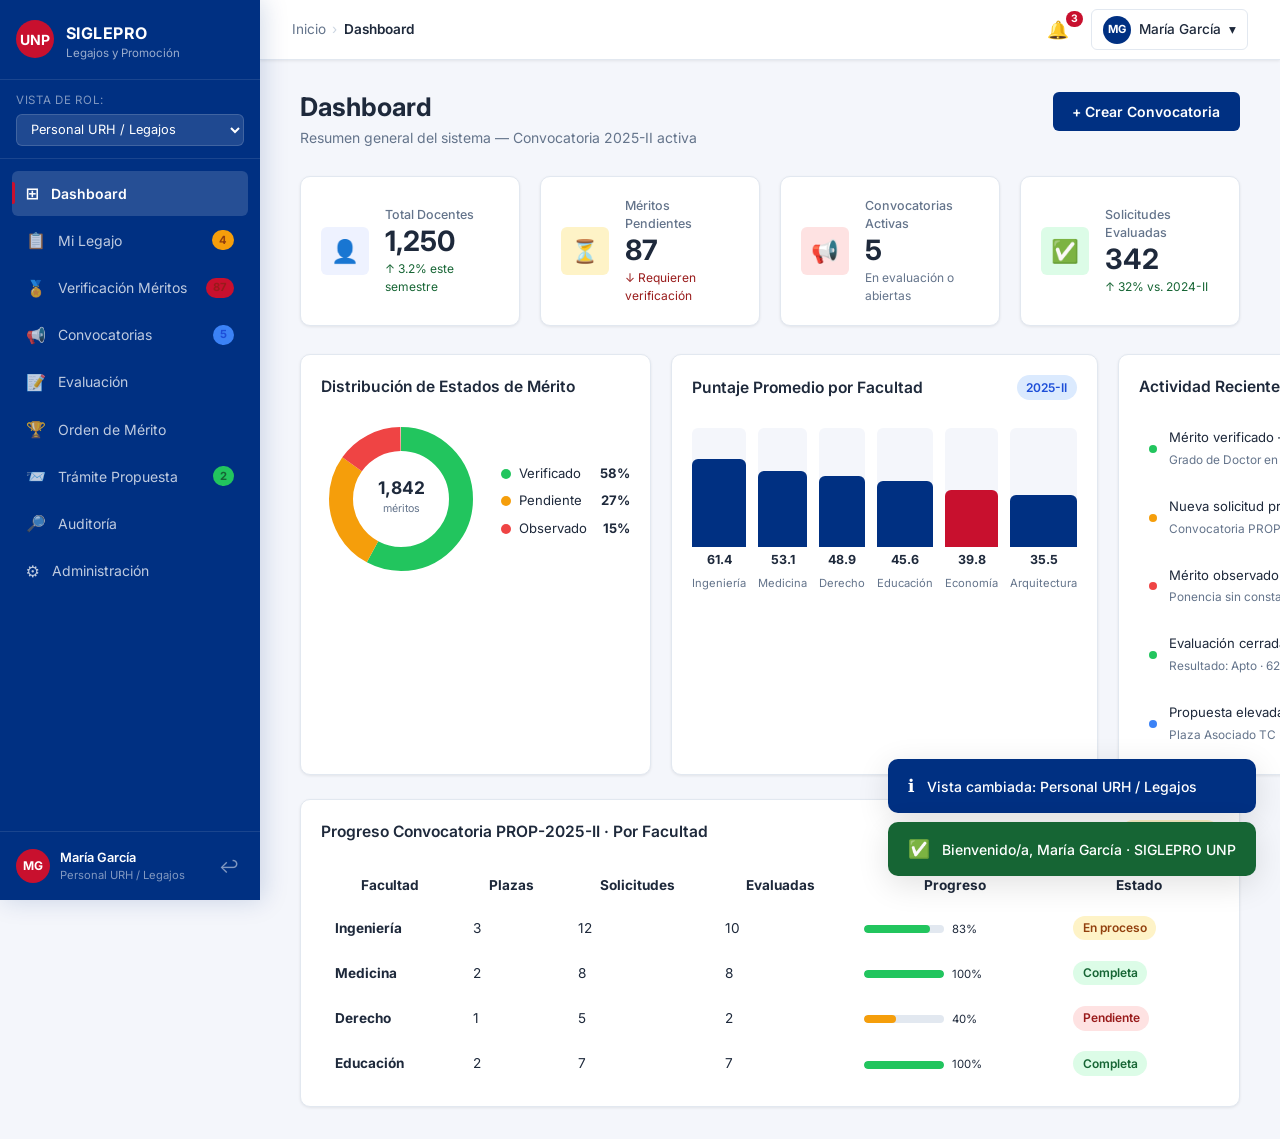
==== commit b4fbe9c3: "feat: agregar página de login con selector de roles para todos los actores del sistema (SIGLEPRO)" ====
--- a/interfaces/index.html
+++ b/interfaces/index.html
@@ -96,7 +96,7 @@
             <span class="user-role" id="sidebar-role-label">Personal URH</span>
           </div>
         </div>
-        <button class="btn-logout" onclick="showToast('Sesión cerrada correctamente', 'info')">↩</button>
+        <button class="btn-logout" onclick="logout()" title="Cerrar sesión">↩</button>
       </div>
     </aside>
 
